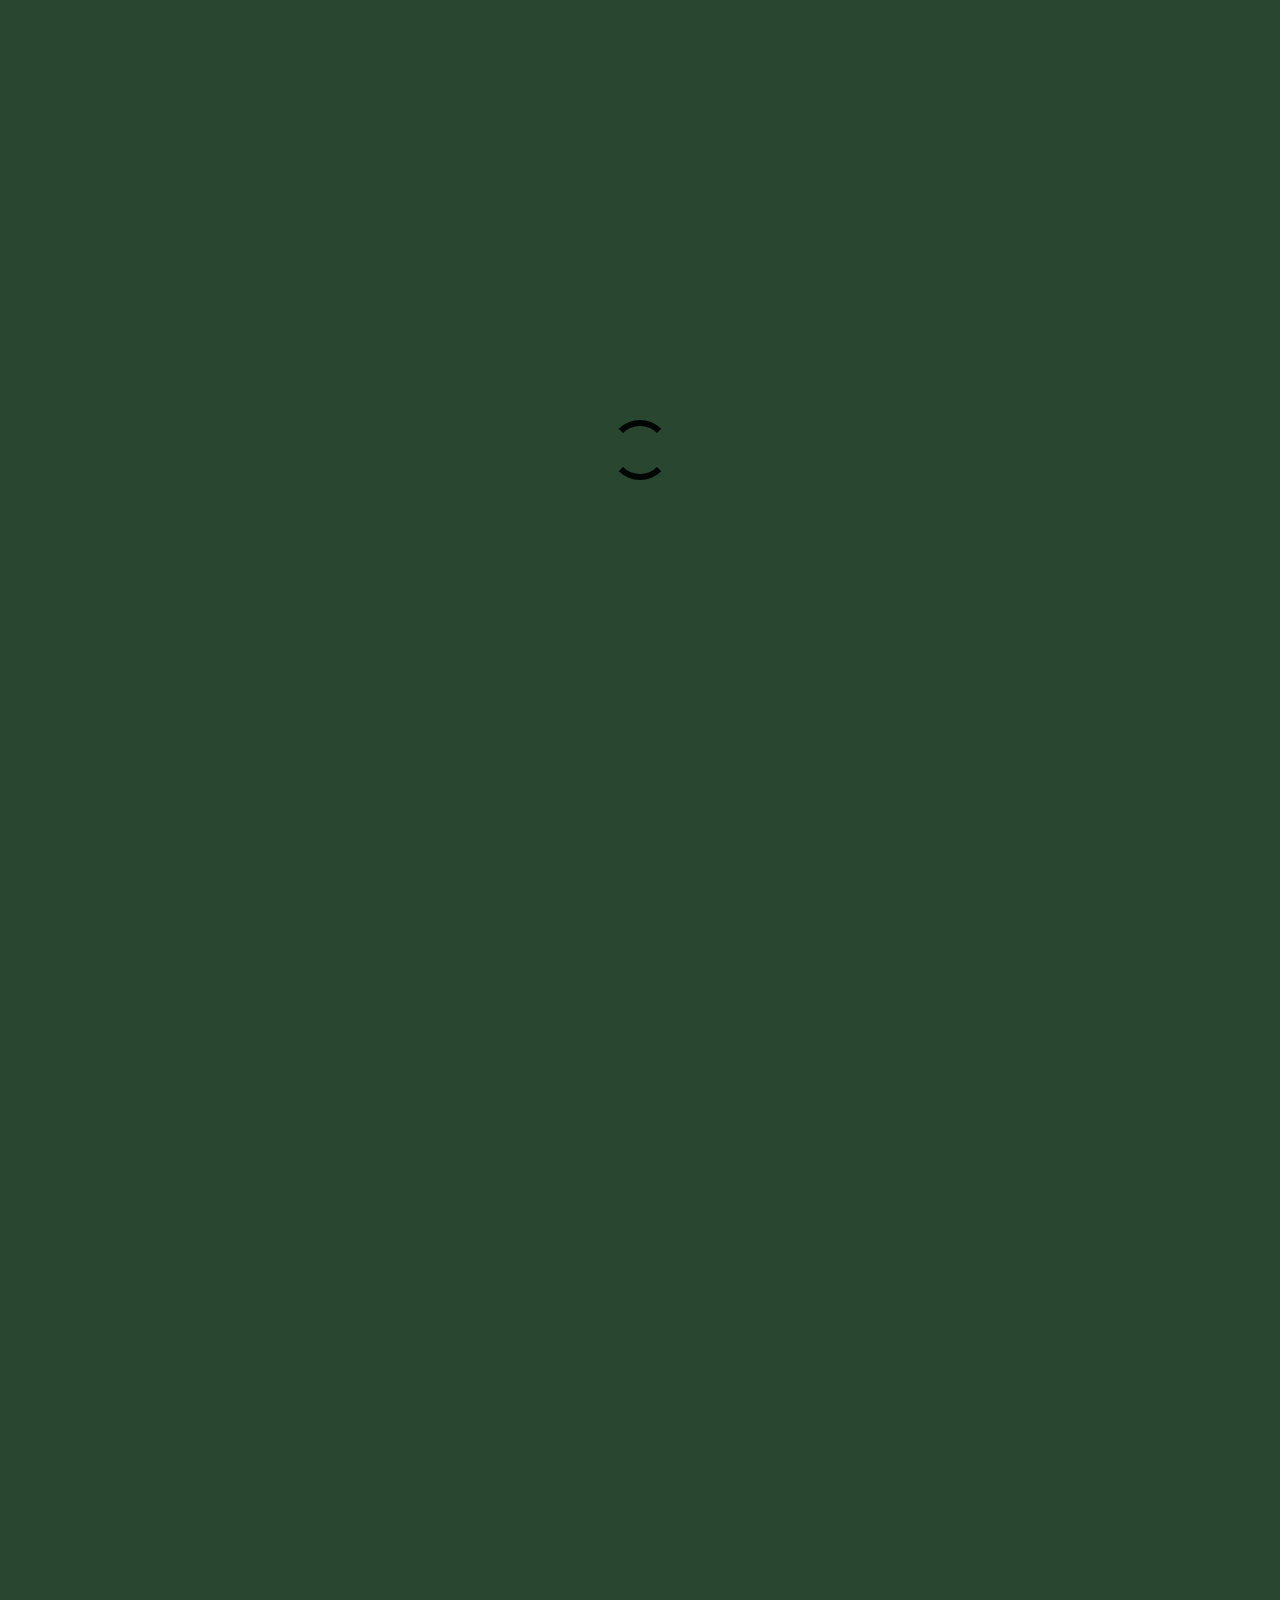
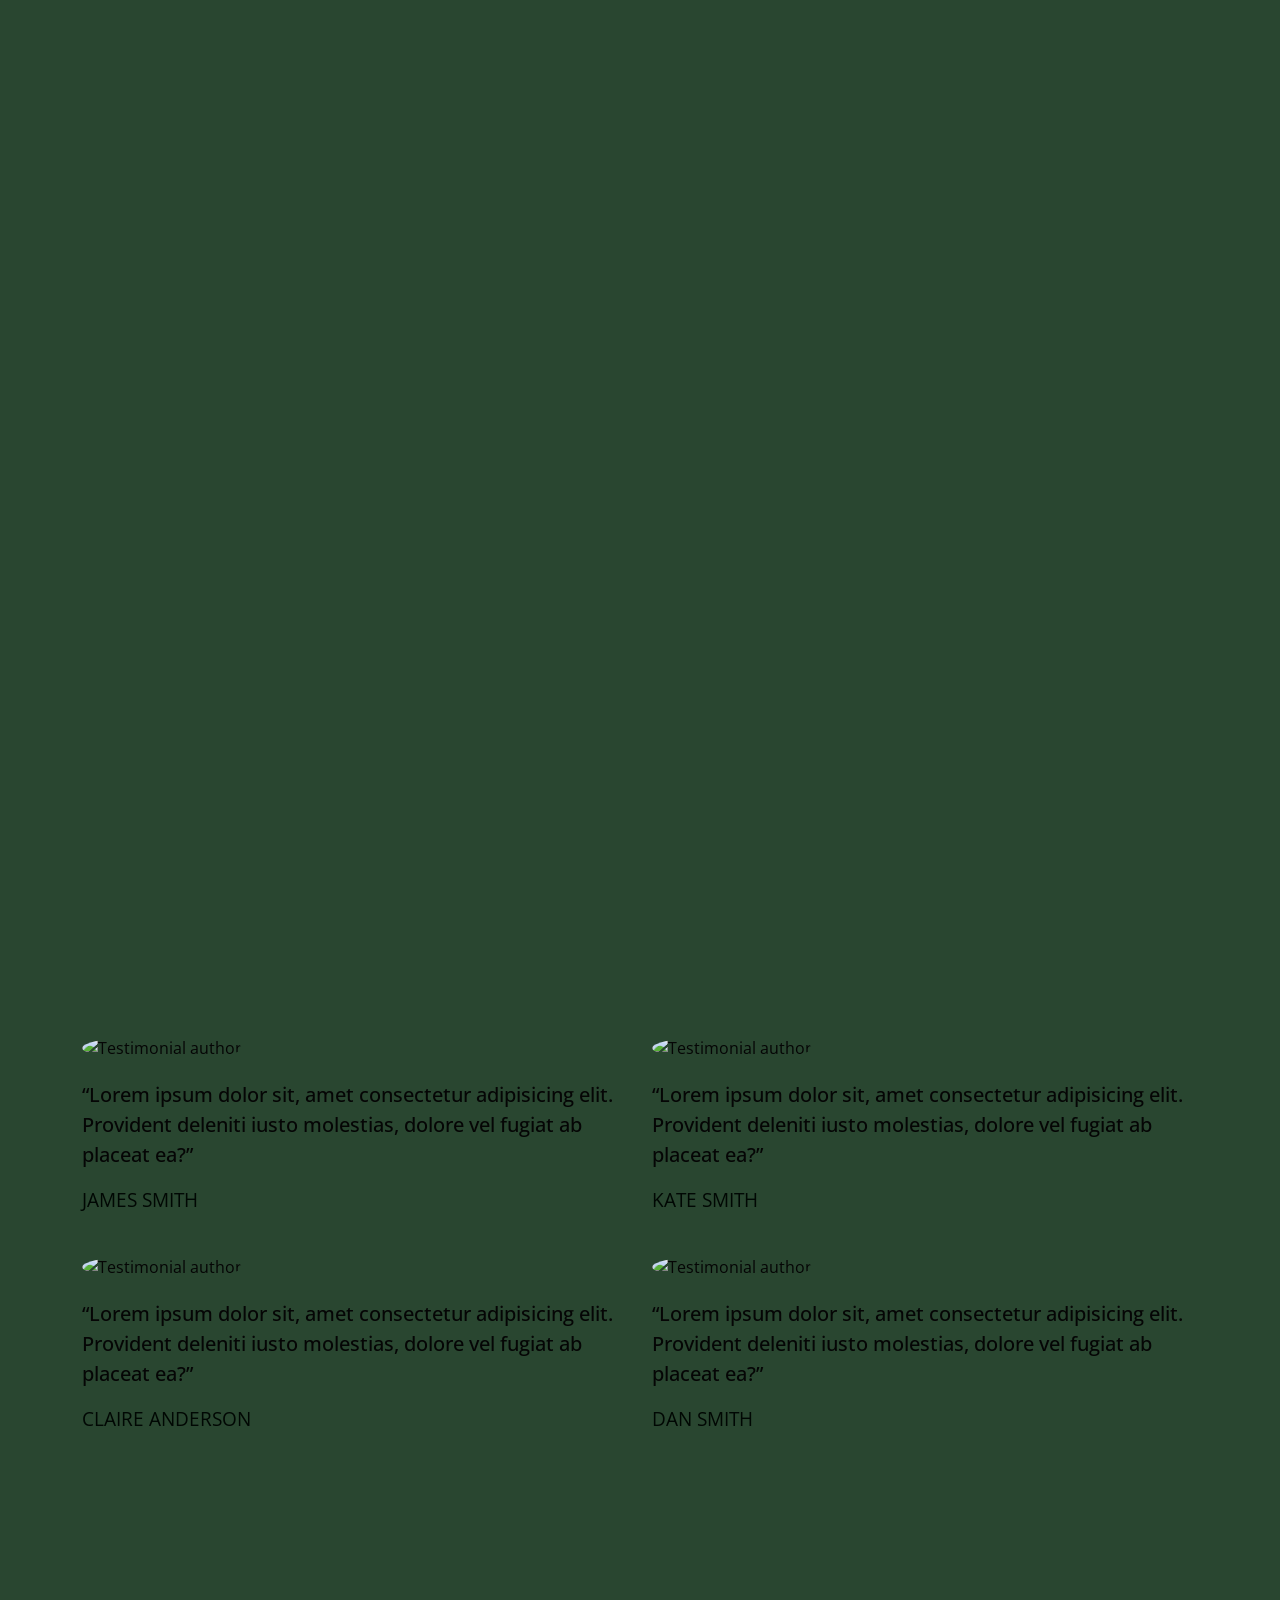
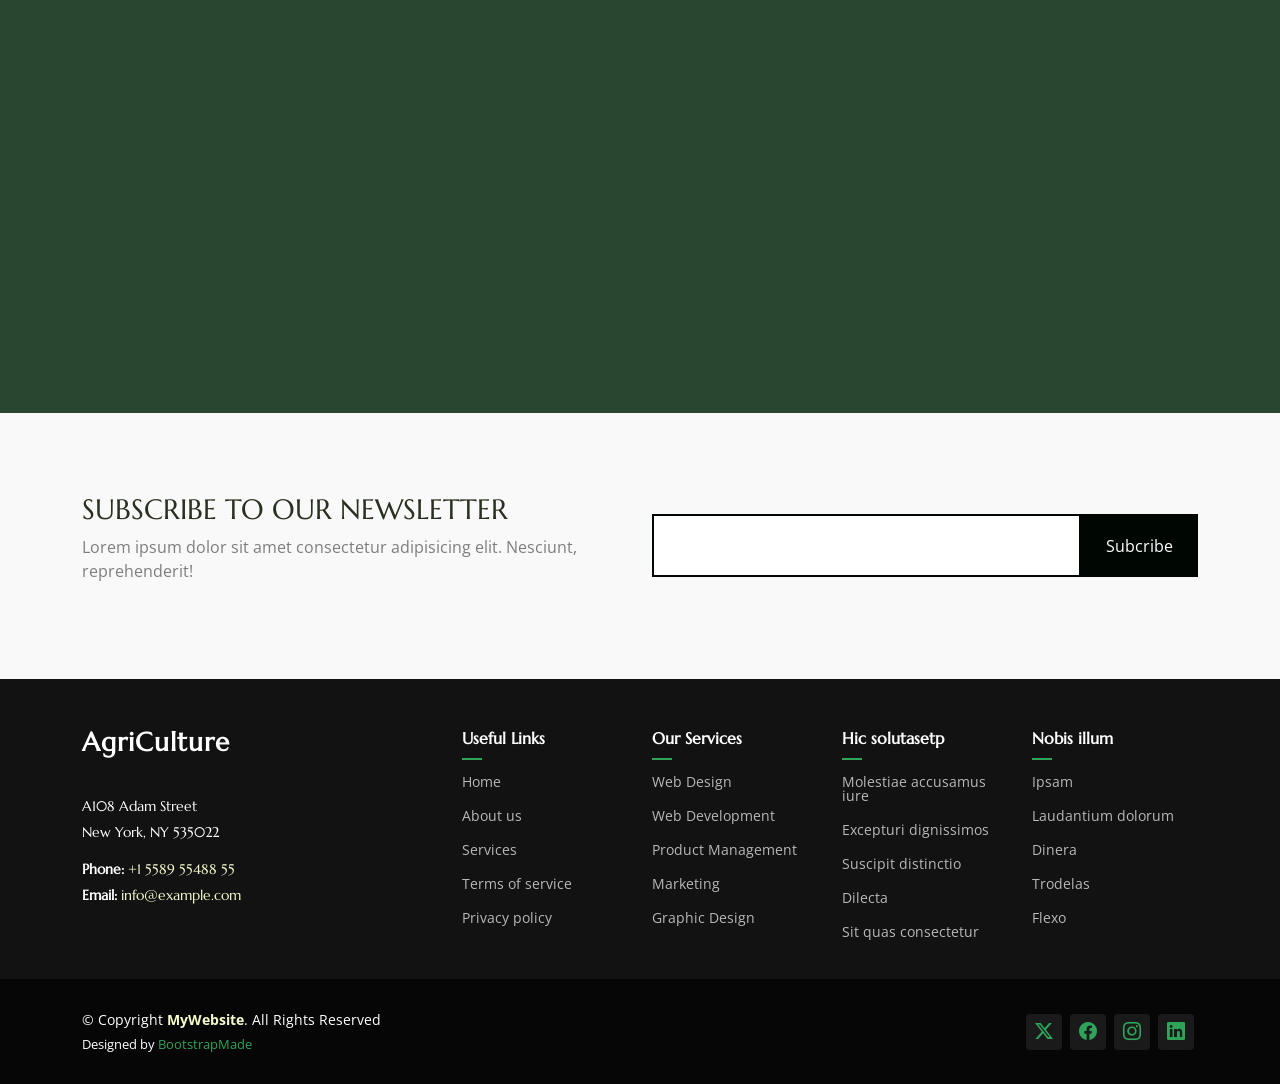
==== index.html @ 29ce61fd "Add files via upload" ====
<!DOCTYPE html>
<html lang="en">

<head>
  <meta charset="utf-8">
  <meta content="width=device-width, initial-scale=1.0" name="viewport">
  <title>Index - AgriCulture Bootstrap Template</title>
  <meta name="description" content="">
  <meta name="keywords" content="">

  <!-- Favicons -->
  <link href="assets/img/favicon.png" rel="icon">
  <link href="assets/img/apple-touch-icon.png" rel="apple-touch-icon">

  <!-- Fonts -->
  <link href="https://fonts.googleapis.com" rel="preconnect">
  <link href="https://fonts.gstatic.com" rel="preconnect" crossorigin>
  <link href="https://fonts.googleapis.com/css2?family=Open+Sans:ital,wght@0,300;0,400;0,500;0,600;0,700;0,800;1,300;1,400;1,500;1,600;1,700;1,800&family=Marcellus:wght@400&display=swap" rel="stylesheet">

  <!-- Vendor CSS Files -->
  <link href="assets/vendor/bootstrap/css/bootstrap.min.css" rel="stylesheet">
  <link href="assets/vendor/bootstrap-icons/bootstrap-icons.css" rel="stylesheet">
  <link href="assets/vendor/aos/aos.css" rel="stylesheet">
  <link href="assets/vendor/swiper/swiper-bundle.min.css" rel="stylesheet">
  <link href="assets/vendor/glightbox/css/glightbox.min.css" rel="stylesheet">

  <!-- Main CSS File -->
  <link href="assets/css/main.css" rel="stylesheet">

  <!-- =======================================================
  * Template Name: AgriCulture
  * Template URL: https://bootstrapmade.com/agriculture-bootstrap-website-template/
  * Updated: Aug 07 2024 with Bootstrap v5.3.3
  * Author: BootstrapMade.com
  * License: https://bootstrapmade.com/license/
  ======================================================== -->
</head>

<body class="index-page">

  <header id="header" class="header d-flex align-items-center position-relative">
    <div class="container-fluid container-xl position-relative d-flex align-items-center justify-content-between">

      <a href="index.html" class="logo d-flex align-items-center">
        <!-- Uncomment the line below if you also wish to use an image logo -->
        <img src="/assets/img/favicon (1).ico" alt="AgriCulture">
        <!-- <h1 class="sitename">AgriCulture</h1>  -->
      </a>

      <nav id="navmenu" class="navmenu">
        <ul>
          <li><a href="index.html" class="active">Home</a></li>
          <li><a href="about.html">Sobre Nós</a></li>
          <li><a href="services.html">Serviços</a></li>
          <li><a href="testimonials.html">doaçao</a></li>
          <li><a href="blog.html">Blog</a></li>
         
          <li><a href="contact.html">Contact</a></li>
        </ul>
        <i class="mobile-nav-toggle d-xl-none bi bi-list"></i>
      </nav>

    </div>
  </header>

  <main class="main">

    <!-- Hero Section -->
    <section id="hero" class="hero section dark-background">

      <div id="hero-carousel" class="carousel slide carousel-fade" data-bs-ride="carousel" data-bs-interval="5000">

        <div class="carousel-item active">
          <img src="/assets/img/dignivirtue imagem.webp" alt="">
          <div class="carousel-container">
            <h2>Bem Vindo a <span>DigneVirtue</span></h2>
            <p>A tecnologia e a dignidade se encontram em inovações que respeitam os valores humanos. Nossa missão é promover os ODS da ONU, melhorando a qualidade de vida e o impacto social para futuras gerações, com foco no bem-estar e na inclusão de pessoas em vulnerabilidade.
            </div>
        </div><!-- End Carousel Item -->

        <div class="carousel-item">
          <img src="/assets/img/imagem2.webp" alt="">
          <div class="carousel-container">
            <h2>Soluções <span>Tecnológicas</span> para Transformar Vidas e Promover <span>Inclusão Social</span></h2>
            <p>Nosso foco está em melhorar a qualidade de vida das pessoas, especialmente aquelas em situação de vulnerabilidade, criando soluções tecnológicas que gerem impacto social positivo tanto no presente quanto no futuro. </p>
            </div>
        </div><!-- End Carousel Item -->

        <div class="carousel-item">
          <img src="/assets/img/imagem3.jpeg" alt="">
          <div class="carousel-container">
            <h2>Impacto Social da <span>DigneVirtue </span>: Tecnologia e Dignidade ao <span>Acesso de Todos</span></h2>
            <p>A DigneVirtue auxilia as pessoas de maneira prática e acessível, promovendo dignidade e inclusão. Desenvolvemos tecnologia acessível, criando ferramentas para comunidades vulneráveis. Nossas inovações na área de saúde facilitam o acesso a informações e serviços que promovem o bem-estar. Com isso, a DigneVirtue empodera indivíduos, melhorando sua qualidade de vida e gerando um impacto social positivo e duradouro.</p>
         </div>
        </div><!-- End Carousel Item -->

        <div class="carousel-item">
          <img src="/assets/img/imagem4.webp" alt="">
          <div class="carousel-container">
            <h2>Farming as a Passione</h2>
            <p>Neque porro quisquam est, qui dolorem ipsum quia dolor sit amet, consectetur, adipisci velit, sed quia non numquam eius.</p>
          </div>
        </div><!-- End Carousel Item -->

        <div class="carousel-item">
          <img src="assets/img/hero_5.jpg" alt="">
          <div class="carousel-container">
            <h2>Good Food For All</h2>
            <p>Lorem ipsum dolor sit amet, consectetur adipiscing elit, sed do eiusmod tempor incididunt ut labore et dolore magna aliqua.</p>
          </div>
        </div><!-- End Carousel Item -->

        <a class="carousel-control-prev" href="#hero-carousel" role="button" data-bs-slide="prev">
          <span class="carousel-control-prev-icon bi bi-chevron-left" aria-hidden="true"></span>
        </a>

        <a class="carousel-control-next" href="#hero-carousel" role="button" data-bs-slide="next">
          <span class="carousel-control-next-icon bi bi-chevron-right" aria-hidden="true"></span>
        </a>

        <ol class="carousel-indicators"></ol>

      </div>

    </section><!-- /Hero Section -->

    <!-- Services Section -->
    <section id="services" class="services section">

      <!-- Section Title -->
      <div class="container section-title" data-aos="fade-up">
        <h2>Promovendo Dignidade através da Educação, Saúde e Erradicação da Fome</h2>
        
        <div class="educacao">
          <img src="/assets/img/educacao.jpeg" alt="Imagem de exemplo">
          <div class="texto">
              <h1 class="tema">Educação</h1>
              <p>A educação de qualidade é fundamental para transformar vidas e promover um futuro sustentável. Ao garantir acesso universal ao conhecimento, especialmente em comunidades vulneráveis, criam-se oportunidades para que indivíduos desenvolvam suas habilidades e ampliem suas perspectivas. Por meio de soluções tecnológicas inovadoras, é possível democratizar o ensino, levando a educação para todos e capacitando pessoas a contribuírem ativamente para o desenvolvimento social e econômico, construindo uma sociedade mais inclusiva e equitativa.</p>
          </div>
      </div><!-- End Section Title -->
     
     
        
    <!-- About 3 Section -->
    <section id="about-3" class="about-3 section">

      <div class="container">
        <div class="row gy-4 justify-content-between align-items-center">
          <div class="col-lg-6 order-lg-2 position-relative" data-aos="zoom-out">
            <ul class="list-unstyled list-check">
              <li><i class="bi bi-gear"></i> Acesso universal à educação</li>
              <br>
              <li> <i class="bi bi-gear"></i>
                Incluir sustentabilidade nos currículos</li>
              <br>
              <li><i class="bi bi-gear"></i>
                Utilizar tecnologias educacionais</li>
            </ul>

              
          </div>
          <div class="col-lg-5 order-lg-1" data-aos="fade-up" data-aos-delay="100">
            <h2 class="content-title mb-4">Como Podemos Transformar o Mundo</h2>
            <p class="mb-4">
              A educação desempenha um papel crucial na construção de um futuro sustentável, capacitando as pessoas com o conhecimento e as ferramentas necessárias para enfrentar os desafios globais. Para promover um futuro sustentável por meio da educação, algumas medidas essenciais incluem:
            </p>
         
        </div>
      </div>
      <div>
        
        
      </div>
      
    </section><!-- /About 3 Section -->
    <div class="saude">
      <img src="/assets/img/saude.webp" alt="">
    </div>
    <!-- Services 2 Section -->

      <!-- Section Title -->
      <div class="container section-title" data-aos="fade-up">
        <h2>Services</h2>
        <p>Necessitatibus eius consequatur</p>
      </div><!-- End Section Title -->

      <div class="services-carousel-wrap">
        <div class="container">
          <div class="swiper init-swiper">
            <script type="application/json" class="swiper-config">
              {
                "loop": true,
                "speed": 600,
                "autoplay": {
                  "delay": 5000
                },
                "slidesPerView": "auto",
                "pagination": {
                  "el": ".swiper-pagination",
                  "type": "bullets",
                  "clickable": true
                },
                "navigation": {
                  "nextEl": ".js-custom-next",
                  "prevEl": ".js-custom-prev"
                },
                "breakpoints": {
                  "320": {
                    "slidesPerView": 1,
                    "spaceBetween": 40
                  },
                  "1200": {
                    "slidesPerView": 3,
                    "spaceBetween": 40
                  }
                }
              }
            </script>
            <button class="navigation-prev js-custom-prev">
              <i class="bi bi-arrow-left-short"></i>
            </button>
            <button class="navigation-next js-custom-next">
              <i class="bi bi-arrow-right-short"></i>
            </button>
            <div class="swiper-wrapper">
              <div class="swiper-slide">
                <div class="service-item">
                  <div class="service-item-contents">
                    <a href="#">
                      <span class="service-item-category">We do</span>
                      <h2 class="service-item-title">Planting</h2>
                    </a>
                  </div>
                  <img src="assets/img/img_sq_1.jpg" alt="Image" class="img-fluid">
                </div>
              </div>
              <div class="swiper-slide">
                <div class="service-item">
                  <div class="service-item-contents">
                    <a href="#">
                      <span class="service-item-category">We do</span>
                      <h2 class="service-item-title">Mulching</h2>
                    </a>
                  </div>
                  <img src="assets/img/img_sq_3.jpg" alt="Image" class="img-fluid">
                </div>
              </div>
              <div class="swiper-slide">
                <div class="service-item">
                  <div class="service-item-contents">
                    <a href="#">
                      <span class="service-item-category">We do</span>
                      <h2 class="service-item-title">Watering</h2>
                    </a>
                  </div>
                  <img src="assets/img/img_sq_8.jpg" alt="Image" class="img-fluid">
                </div>
              </div>

              <div class="swiper-slide">
                <div class="service-item">
                  <div class="service-item-contents">
                    <a href="#">
                      <span class="service-item-category">We do</span>
                      <h2 class="service-item-title">Fertilizing</h2>
                    </a>
                  </div>
                  <img src="assets/img/img_sq_4.jpg" alt="Image" class="img-fluid">
                </div>
              </div>
              <div class="swiper-slide">
                <div class="service-item">
                  <div class="service-item-contents">
                    <a href="#">
                      <span class="service-item-category">We do</span>
                      <h2 class="service-item-title">Harvesting</h2>
                    </a>
                  </div>
                  <img src="assets/img/img_sq_5.jpg" alt="Image" class="img-fluid">
                </div>
              </div>
              <div class="swiper-slide">
                <div class="service-item">
                  <div class="service-item-contents">
                    <a href="#">
                      <span class="service-item-category">We do</span>
                      <h2 class="service-item-title">Mowing</h2>
                    </a>
                  </div>
                  <img src="assets/img/img_sq_6.jpg" alt="Image" class="img-fluid">
                </div>
              </div>
              <div class="swiper-slide">
                <div class="service-item">
                  <div class="service-item-contents">
                    <a href="#">
                      <span class="service-item-category">We do</span>
                      <h2 class="service-item-title">Seeding Plants</h2>
                    </a>
                  </div>
                  <img src="assets/img/img_sq_8.jpg" alt="Image" class="img-fluid">
                </div>
              </div>
            </div>
            <div class="swiper-pagination"></div>
          </div>
        </div>
      </div>
    </section><!-- /Services 2 Section -->

    <!-- Testimonials Section -->
    <section class="testimonials-12 testimonials section" id="testimonials">
      <!-- Section Title -->
      <div class="container section-title" data-aos="fade-up">
        <h2>TESTIMONIALS</h2>
        <p>Necessitatibus eius consequatur</p>
      </div><!-- End Section Title -->

      <div class="testimonial-wrap">
        <div class="container">
          <div class="row">
            <div class="col-md-6 mb-4 mb-md-4">
              <div class="testimonial">
                <img src="assets/img/testimonials/testimonials-1.jpg" alt="Testimonial author">
                <blockquote>
                  <p>
                    “Lorem ipsum dolor sit, amet consectetur adipisicing
                    elit. Provident deleniti iusto molestias, dolore vel fugiat
                    ab placeat ea?”
                  </p>
                </blockquote>
                <p class="client-name">James Smith</p>
              </div>
            </div>
            <div class="col-md-6 mb-4 mb-md-4">
              <div class="testimonial">
                <img src="assets/img/testimonials/testimonials-2.jpg" alt="Testimonial author">
                <blockquote>
                  <p>
                    “Lorem ipsum dolor sit, amet consectetur adipisicing
                    elit. Provident deleniti iusto molestias, dolore vel fugiat
                    ab placeat ea?”
                  </p>
                </blockquote>
                <p class="client-name">Kate Smith</p>
              </div>
            </div>
            <div class="col-md-6 mb-4 mb-md-4">
              <div class="testimonial">
                <img src="assets/img/testimonials/testimonials-3.jpg" alt="Testimonial author">
                <blockquote>
                  <p>
                    “Lorem ipsum dolor sit, amet consectetur adipisicing
                    elit. Provident deleniti iusto molestias, dolore vel fugiat
                    ab placeat ea?”
                  </p>
                </blockquote>
                <p class="client-name">Claire Anderson</p>
              </div>
            </div>
            <div class="col-md-6 mb-4 mb-md-4">
              <div class="testimonial">
                <img src="assets/img/testimonials/testimonials-4.jpg" alt="Testimonial author">
                <blockquote>
                  <p>
                    “Lorem ipsum dolor sit, amet consectetur adipisicing
                    elit. Provident deleniti iusto molestias, dolore vel fugiat
                    ab placeat ea?”
                  </p>
                </blockquote>
                <p class="client-name">Dan Smith</p>
              </div>
            </div>
          </div>
        </div>
      </div>
    </section><!-- /Testimonials Section -->

    <!-- Recent Posts Section -->
    <section id="recent-posts" class="recent-posts section">

      <!-- Section Title -->
      <div class="container section-title" data-aos="fade-up">
        <h2>Recent Posts</h2>
        <p>Necessitatibus eius consequatur</p>
      </div><!-- End Section Title -->

      <div class="container">

        <div class="row gy-5">

          <div class="col-xl-4 col-md-6">
            <div class="post-item position-relative h-100" data-aos="fade-up" data-aos-delay="100">

              <div class="post-img position-relative overflow-hidden">
                <img src="assets/img/blog/blog-1.jpg" class="img-fluid" alt="">
                <span class="post-date">December 12</span>
              </div>

              <div class="post-content d-flex flex-column">

                <h3 class="post-title">Eum ad dolor et. Autem aut fugiat debitis</h3>

                <div class="meta d-flex align-items-center">
                  <div class="d-flex align-items-center">
                    <i class="bi bi-person"></i> <span class="ps-2">Julia Parker</span>
                  </div>
                  <span class="px-3 text-black-50">/</span>
                  <div class="d-flex align-items-center">
                    <i class="bi bi-folder2"></i> <span class="ps-2">Politics</span>
                  </div>
                </div>

                <hr>

                <a href="blog-details.html" class="readmore stretched-link"><span>Read More</span><i class="bi bi-arrow-right"></i></a>

              </div>

            </div>
          </div><!-- End post item -->

          <div class="col-xl-4 col-md-6">
            <div class="post-item position-relative h-100" data-aos="fade-up" data-aos-delay="200">

              <div class="post-img position-relative overflow-hidden">
                <img src="assets/img/blog/blog-2.jpg" class="img-fluid" alt="">
                <span class="post-date">July 17</span>
              </div>

              <div class="post-content d-flex flex-column">

                <h3 class="post-title">Et repellendus molestiae qui est sed omnis</h3>

                <div class="meta d-flex align-items-center">
                  <div class="d-flex align-items-center">
                    <i class="bi bi-person"></i> <span class="ps-2">Mario Douglas</span>
                  </div>
                  <span class="px-3 text-black-50">/</span>
                  <div class="d-flex align-items-center">
                    <i class="bi bi-folder2"></i> <span class="ps-2">Sports</span>
                  </div>
                </div>

                <hr>

                <a href="blog-details.html" class="readmore stretched-link"><span>Read More</span><i class="bi bi-arrow-right"></i></a>

              </div>

            </div>
          </div><!-- End post item -->

          <div class="col-xl-4 col-md-6" data-aos="fade-up" data-aos-delay="300">
            <div class="post-item position-relative h-100">

              <div class="post-img position-relative overflow-hidden">
                <img src="assets/img/blog/blog-3.jpg" class="img-fluid" alt="">
                <span class="post-date">September 05</span>
              </div>

              <div class="post-content d-flex flex-column">

                <h3 class="post-title">Quia assumenda est et veritati tirana ploder</h3>

                <div class="meta d-flex align-items-center">
                  <div class="d-flex align-items-center">
                    <i class="bi bi-person"></i> <span class="ps-2">Lisa Hunter</span>
                  </div>
                  <span class="px-3 text-black-50">/</span>
                  <div class="d-flex align-items-center">
                    <i class="bi bi-folder2"></i> <span class="ps-2">Economics</span>
                  </div>
                </div>

                <hr>

                <a href="blog-details.html" class="readmore stretched-link"><span>Read More</span><i class="bi bi-arrow-right"></i></a>

              </div>

            </div>
          </div><!-- End post item -->

        </div>

      </div>

    </section><!-- /Recent Posts Section -->

    <!-- Call To Action Section -->
    <section id="call-to-action" class="call-to-action section light-background">

      <div class="content">
        <div class="container">
          <div class="row align-items-center">
            <div class="col-lg-6">
              <h3>Subscribe To Our Newsletter</h3>
              <p class="opacity-50">
                Lorem ipsum dolor sit amet consectetur adipisicing elit.
                Nesciunt, reprehenderit!
              </p>
            </div>
            <div class="col-lg-6">
              <form action="forms/newsletter.php" class="form-subscribe php-email-form">
                <div class="form-group d-flex align-items-stretch">
                  <input type="email" name="email" class="form-control h-100" placeholder="Enter your e-mail">
                  <input type="submit" class="btn btn-secondary px-4" value="Subcribe">
                </div>
                <div class="loading">Loading</div>
                <div class="error-message"></div>
                <div class="sent-message">
                  Your subscription request has been sent. Thank you!
                </div>
              </form>
            </div>
          </div>
        </div>
      </div>
    </section><!-- /Call To Action Section -->

  </main>

  <footer id="footer" class="footer dark-background">

    <div class="footer-top">
      <div class="container">
        <div class="row gy-4">
          <div class="col-lg-4 col-md-6 footer-about">
            <a href="index.html" class="logo d-flex align-items-center">
              <span class="sitename">AgriCulture</span>
            </a>
            <div class="footer-contact pt-3">
              <p>A108 Adam Street</p>
              <p>New York, NY 535022</p>
              <p class="mt-3"><strong>Phone:</strong> <span>+1 5589 55488 55</span></p>
              <p><strong>Email:</strong> <span>info@example.com</span></p>
            </div>
          </div>

          <div class="col-lg-2 col-md-3 footer-links">
            <h4>Useful Links</h4>
            <ul>
              <li><a href="#">Home</a></li>
              <li><a href="#">About us</a></li>
              <li><a href="#">Services</a></li>
              <li><a href="#">Terms of service</a></li>
              <li><a href="#">Privacy policy</a></li>
            </ul>
          </div>

          <div class="col-lg-2 col-md-3 footer-links">
            <h4>Our Services</h4>
            <ul>
              <li><a href="#">Web Design</a></li>
              <li><a href="#">Web Development</a></li>
              <li><a href="#">Product Management</a></li>
              <li><a href="#">Marketing</a></li>
              <li><a href="#">Graphic Design</a></li>
            </ul>
          </div>

          <div class="col-lg-2 col-md-3 footer-links">
            <h4>Hic solutasetp</h4>
            <ul>
              <li><a href="#">Molestiae accusamus iure</a></li>
              <li><a href="#">Excepturi dignissimos</a></li>
              <li><a href="#">Suscipit distinctio</a></li>
              <li><a href="#">Dilecta</a></li>
              <li><a href="#">Sit quas consectetur</a></li>
            </ul>
          </div>

          <div class="col-lg-2 col-md-3 footer-links">
            <h4>Nobis illum</h4>
            <ul>
              <li><a href="#">Ipsam</a></li>
              <li><a href="#">Laudantium dolorum</a></li>
              <li><a href="#">Dinera</a></li>
              <li><a href="#">Trodelas</a></li>
              <li><a href="#">Flexo</a></li>
            </ul>
          </div>

        </div>
      </div>
    </div>

    <div class="copyright text-center">
      <div class="container d-flex flex-column flex-lg-row justify-content-center justify-content-lg-between align-items-center">

        <div class="d-flex flex-column align-items-center align-items-lg-start">
          <div>
            © Copyright <strong><span>MyWebsite</span></strong>. All Rights Reserved
          </div>
          <div class="credits">
            <!-- All the links in the footer should remain intact. -->
            <!-- You can delete the links only if you purchased the pro version. -->
            <!-- Licensing information: https://bootstrapmade.com/license/ -->
            <!-- Purchase the pro version with working PHP/AJAX contact form: https://bootstrapmade.com/herobiz-bootstrap-business-template/ -->
            Designed by <a href="https://bootstrapmade.com/">BootstrapMade</a>
          </div>
        </div>

        <div class="social-links order-first order-lg-last mb-3 mb-lg-0">
          <a href=""><i class="bi bi-twitter-x"></i></a>
          <a href=""><i class="bi bi-facebook"></i></a>
          <a href=""><i class="bi bi-instagram"></i></a>
          <a href=""><i class="bi bi-linkedin"></i></a>
        </div>

      </div>
    </div>

  </footer>

  <!-- Scroll Top -->
  <a href="#" id="scroll-top" class="scroll-top d-flex align-items-center justify-content-center"><i class="bi bi-arrow-up-short"></i></a>

  <!-- Preloader -->
  <div id="preloader"></div>

  <!-- Vendor JS Files -->
  <script src="assets/vendor/bootstrap/js/bootstrap.bundle.min.js"></script>
  <script src="assets/vendor/php-email-form/validate.js"></script>
  <script src="assets/vendor/aos/aos.js"></script>
  <script src="assets/vendor/swiper/swiper-bundle.min.js"></script>
  <script src="assets/vendor/glightbox/js/glightbox.min.js"></script>

  <!-- Main JS File -->
  <script src="assets/js/main.js"></script>

</body>

</html>
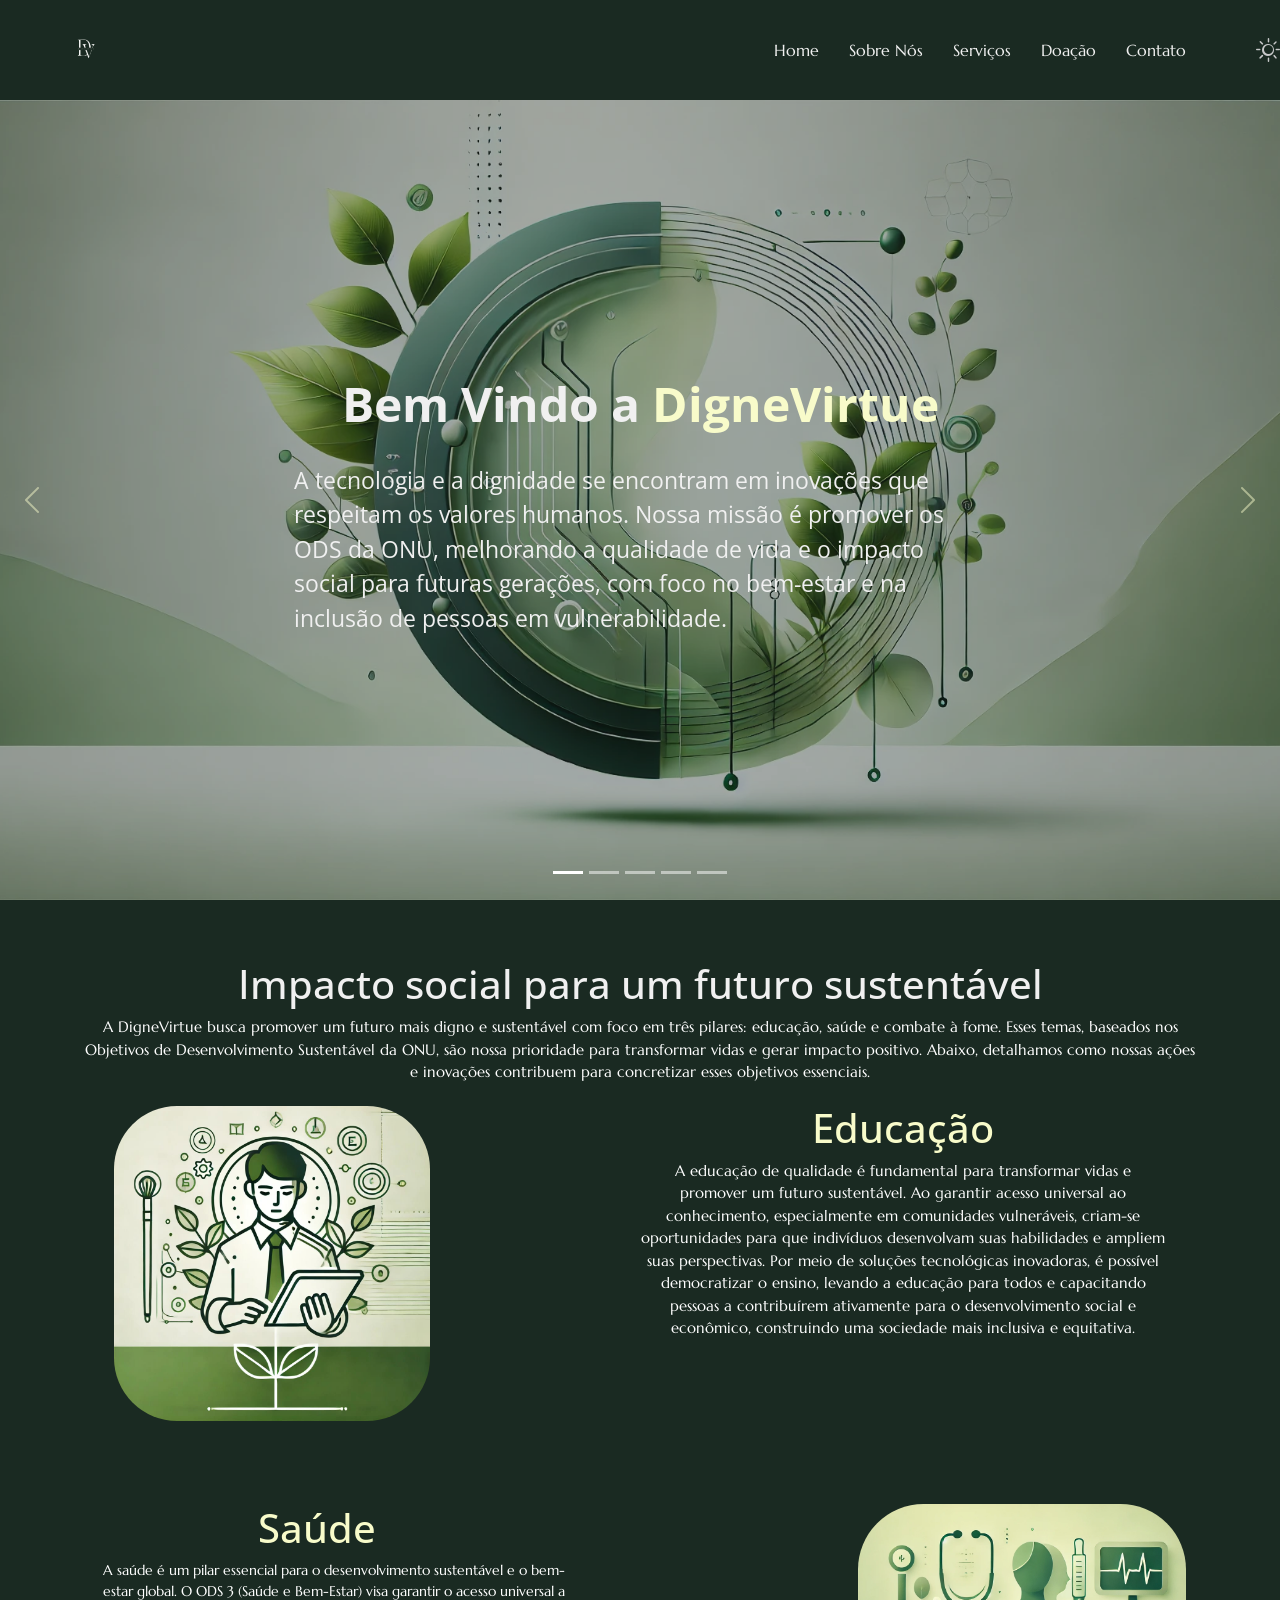
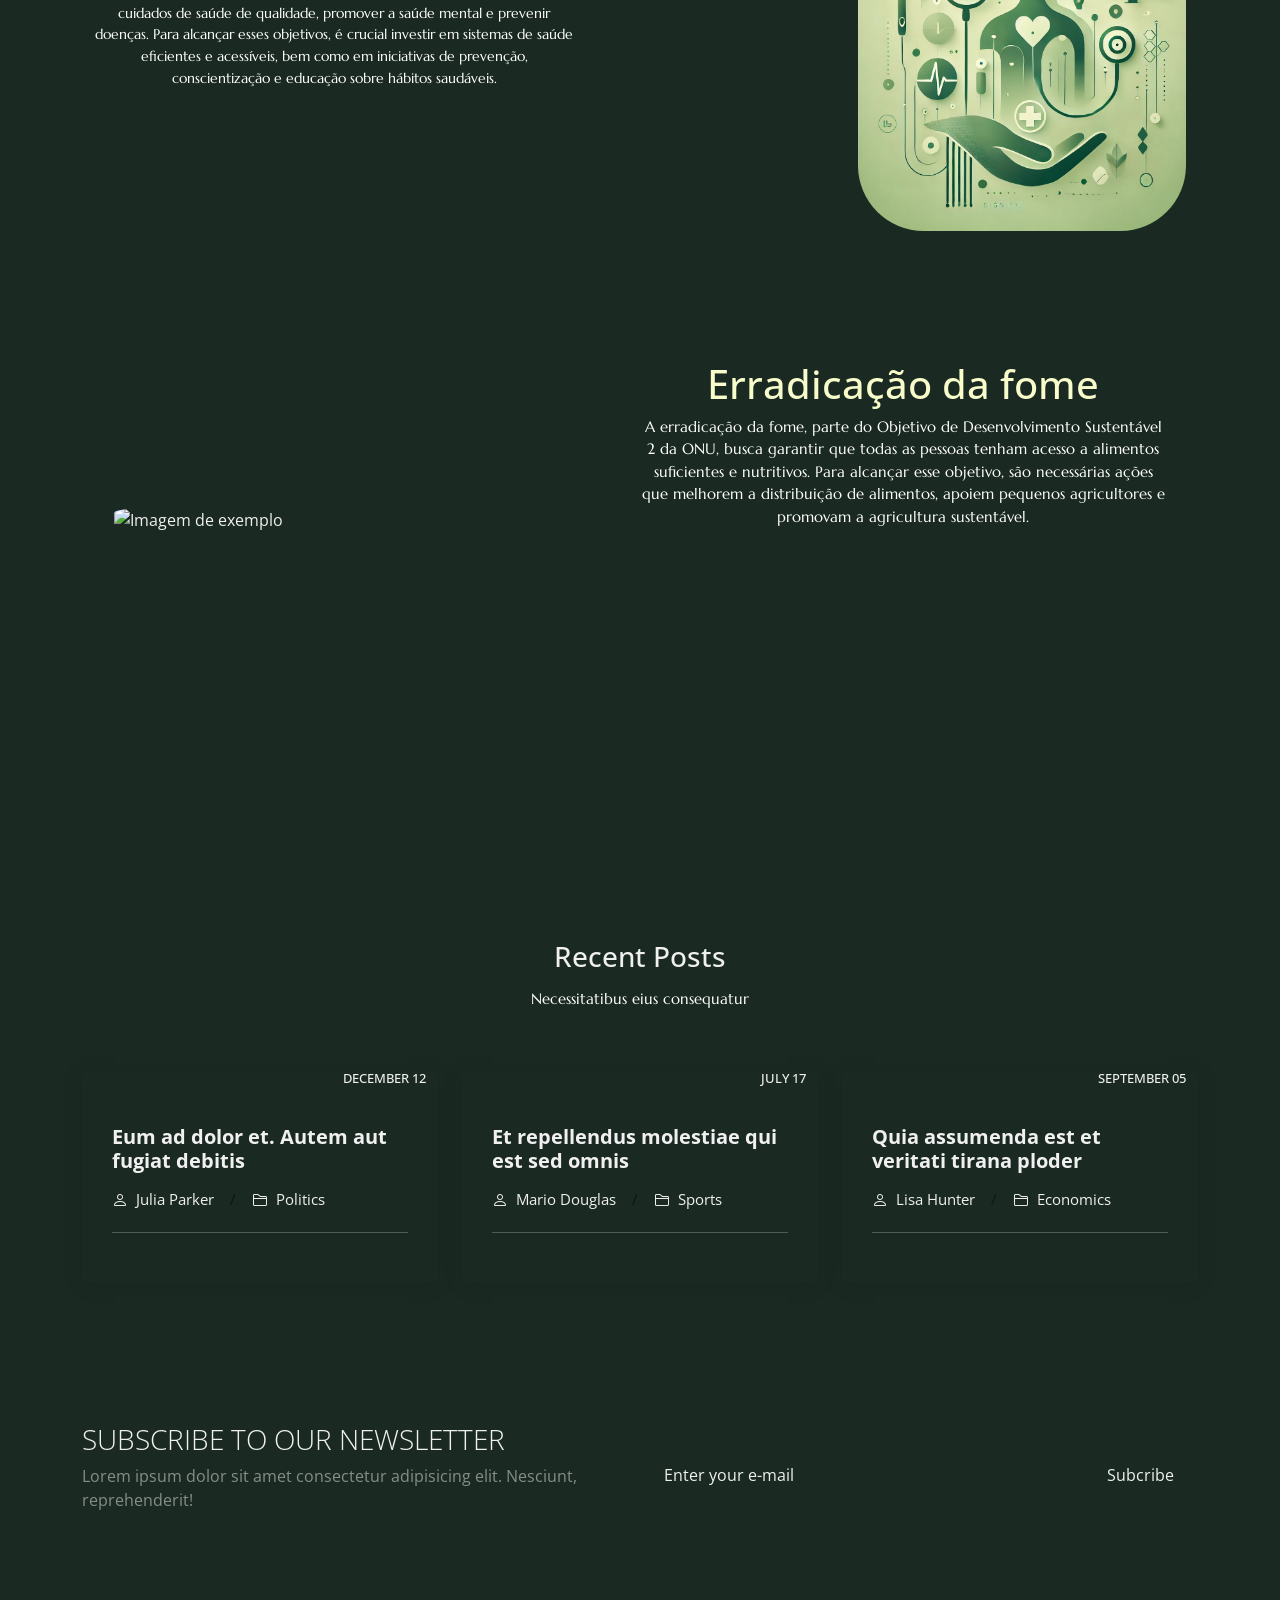
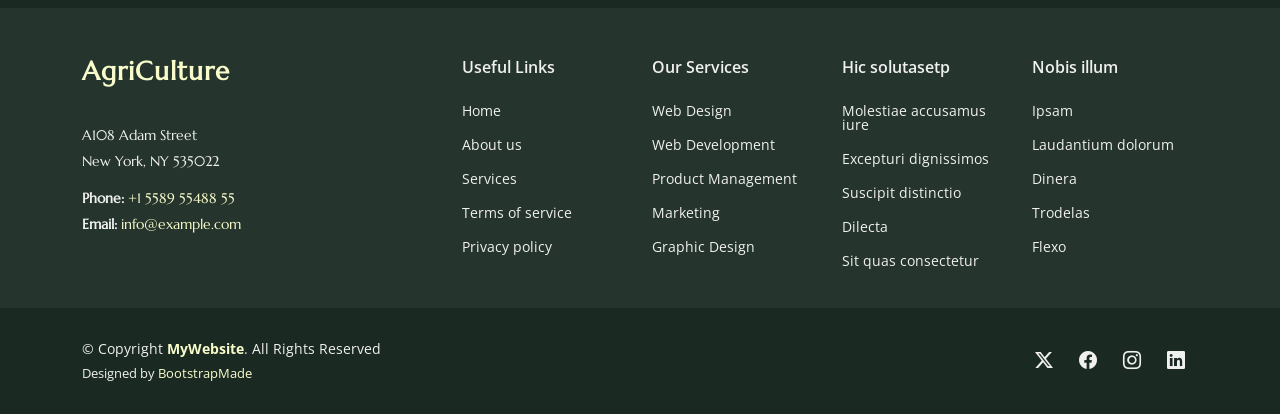
==== commit 95f1c83e: "update html" ====
--- a/index.html
+++ b/index.html
@@ -1,10 +1,10 @@
 <!DOCTYPE html>
-<html lang="en">
+<html lang="pt-br" data-theme="dark">
 
 <head>
   <meta charset="utf-8">
   <meta content="width=device-width, initial-scale=1.0" name="viewport">
-  <title>Index - AgriCulture Bootstrap Template</title>
+  <title>DigneVirtue</title>
   <meta name="description" content="">
   <meta name="keywords" content="">
 
@@ -15,7 +15,9 @@
   <!-- Fonts -->
   <link href="https://fonts.googleapis.com" rel="preconnect">
   <link href="https://fonts.gstatic.com" rel="preconnect" crossorigin>
-  <link href="https://fonts.googleapis.com/css2?family=Open+Sans:ital,wght@0,300;0,400;0,500;0,600;0,700;0,800;1,300;1,400;1,500;1,600;1,700;1,800&family=Marcellus:wght@400&display=swap" rel="stylesheet">
+  <link
+    href="https://fonts.googleapis.com/css2?family=Open+Sans:ital,wght@0,300;0,400;0,500;0,600;0,700;0,800;1,300;1,400;1,500;1,600;1,700;1,800&family=Marcellus:wght@400&display=swap"
+    rel="stylesheet">
 
   <!-- Vendor CSS Files -->
   <link href="assets/vendor/bootstrap/css/bootstrap.min.css" rel="stylesheet">
@@ -27,13 +29,6 @@
   <!-- Main CSS File -->
   <link href="assets/css/main.css" rel="stylesheet">
 
-  <!-- =======================================================
-  * Template Name: AgriCulture
-  * Template URL: https://bootstrapmade.com/agriculture-bootstrap-website-template/
-  * Updated: Aug 07 2024 with Bootstrap v5.3.3
-  * Author: BootstrapMade.com
-  * License: https://bootstrapmade.com/license/
-  ======================================================== -->
 </head>
 
 <body class="index-page">
@@ -43,8 +38,8 @@
 
       <a href="index.html" class="logo d-flex align-items-center">
         <!-- Uncomment the line below if you also wish to use an image logo -->
-        <img src="/assets/img/favicon (1).ico" alt="AgriCulture">
-        <!-- <h1 class="sitename">AgriCulture</h1>  -->
+        <img src="/assets/img/logo.png" alt="">
+       
       </a>
 
       <nav id="navmenu" class="navmenu">
@@ -52,15 +47,18 @@
           <li><a href="index.html" class="active">Home</a></li>
           <li><a href="about.html">Sobre Nós</a></li>
           <li><a href="services.html">Serviços</a></li>
-          <li><a href="testimonials.html">doaçao</a></li>
-          <li><a href="blog.html">Blog</a></li>
-         
-          <li><a href="contact.html">Contact</a></li>
+          <li><a href="testimonials.html">Doação</a></li>
+          <li><a href="contact.html">Contato</a></li>
         </ul>
         <i class="mobile-nav-toggle d-xl-none bi bi-list"></i>
       </nav>
 
     </div>
+
+    <div class="header-toggle">
+      <i id="toggleTheme" class="bi bi-sun"> </i>
+  </div>
+  
   </header>
 
   <main class="main">
@@ -74,31 +72,40 @@
           <img src="/assets/img/dignivirtue imagem.webp" alt="">
           <div class="carousel-container">
             <h2>Bem Vindo a <span>DigneVirtue</span></h2>
-            <p>A tecnologia e a dignidade se encontram em inovações que respeitam os valores humanos. Nossa missão é promover os ODS da ONU, melhorando a qualidade de vida e o impacto social para futuras gerações, com foco no bem-estar e na inclusão de pessoas em vulnerabilidade.
-            </div>
+            <p>A tecnologia e a dignidade se encontram em inovações que respeitam os valores humanos. Nossa missão é
+              promover os ODS da ONU, melhorando a qualidade de vida e o impacto social para futuras gerações, com foco
+              no bem-estar e na inclusão de pessoas em vulnerabilidade.
+          </div>
         </div><!-- End Carousel Item -->
 
         <div class="carousel-item">
-          <img src="/assets/img/imagem2.webp" alt="">
+          <img src="/assets/img/imagem2.jfif" alt="">
           <div class="carousel-container">
             <h2>Soluções <span>Tecnológicas</span> para Transformar Vidas e Promover <span>Inclusão Social</span></h2>
-            <p>Nosso foco está em melhorar a qualidade de vida das pessoas, especialmente aquelas em situação de vulnerabilidade, criando soluções tecnológicas que gerem impacto social positivo tanto no presente quanto no futuro. </p>
-            </div>
+            <p>Nosso foco está em melhorar a qualidade de vida das pessoas, especialmente aquelas em situação de
+              vulnerabilidade, criando soluções tecnológicas que gerem impacto social positivo tanto no presente quanto
+              no futuro. </p>
+          </div>
         </div><!-- End Carousel Item -->
 
         <div class="carousel-item">
           <img src="/assets/img/imagem3.jpeg" alt="">
           <div class="carousel-container">
-            <h2>Impacto Social da <span>DigneVirtue </span>: Tecnologia e Dignidade ao <span>Acesso de Todos</span></h2>
-            <p>A DigneVirtue auxilia as pessoas de maneira prática e acessível, promovendo dignidade e inclusão. Desenvolvemos tecnologia acessível, criando ferramentas para comunidades vulneráveis. Nossas inovações na área de saúde facilitam o acesso a informações e serviços que promovem o bem-estar. Com isso, a DigneVirtue empodera indivíduos, melhorando sua qualidade de vida e gerando um impacto social positivo e duradouro.</p>
-         </div>
+            <h2>Impacto Social da <span>DigneVirtue </span> Tecnologia e Dignidade ao <span>Acesso de Todos</span></h2>
+            <p>A DigneVirtue auxilia as pessoas de maneira prática e acessível, promovendo dignidade e inclusão.
+              Desenvolvemos tecnologia acessível, criando ferramentas para comunidades vulneráveis. Nossas inovações na
+              área de saúde facilitam o acesso a informações e serviços que promovem o bem-estar. Com isso, a
+              DigneVirtue empodera indivíduos, melhorando sua qualidade de vida e gerando um impacto social positivo e
+              duradouro.</p>
+          </div>
         </div><!-- End Carousel Item -->
 
         <div class="carousel-item">
           <img src="/assets/img/imagem4.webp" alt="">
           <div class="carousel-container">
             <h2>Farming as a Passione</h2>
-            <p>Neque porro quisquam est, qui dolorem ipsum quia dolor sit amet, consectetur, adipisci velit, sed quia non numquam eius.</p>
+            <p>Neque porro quisquam est, qui dolorem ipsum quia dolor sit amet, consectetur, adipisci velit, sed quia
+              non numquam eius.</p>
           </div>
         </div><!-- End Carousel Item -->
 
@@ -106,7 +113,8 @@
           <img src="assets/img/hero_5.jpg" alt="">
           <div class="carousel-container">
             <h2>Good Food For All</h2>
-            <p>Lorem ipsum dolor sit amet, consectetur adipiscing elit, sed do eiusmod tempor incididunt ut labore et dolore magna aliqua.</p>
+            <p>Lorem ipsum dolor sit amet, consectetur adipiscing elit, sed do eiusmod tempor incididunt ut labore et
+              dolore magna aliqua.</p>
           </div>
         </div><!-- End Carousel Item -->
 
@@ -124,258 +132,69 @@
 
     </section><!-- /Hero Section -->
 
+
+
+
+
     <!-- Services Section -->
     <section id="services" class="services section">
-
       <!-- Section Title -->
+       
       <div class="container section-title" data-aos="fade-up">
-        <h2>Promovendo Dignidade através da Educação, Saúde e Erradicação da Fome</h2>
-        
-        <div class="educacao">
-          <img src="/assets/img/educacao.jpeg" alt="Imagem de exemplo">
-          <div class="texto">
-              <h1 class="tema">Educação</h1>
-              <p>A educação de qualidade é fundamental para transformar vidas e promover um futuro sustentável. Ao garantir acesso universal ao conhecimento, especialmente em comunidades vulneráveis, criam-se oportunidades para que indivíduos desenvolvam suas habilidades e ampliem suas perspectivas. Por meio de soluções tecnológicas inovadoras, é possível democratizar o ensino, levando a educação para todos e capacitando pessoas a contribuírem ativamente para o desenvolvimento social e econômico, construindo uma sociedade mais inclusiva e equitativa.</p>
-          </div>
-      </div><!-- End Section Title -->
+       
+        <h1>Impacto social para um futuro sustentável</h1>
+        <p>A DigneVirtue busca promover um futuro mais digno e sustentável com foco em três pilares: educação, saúde e combate à fome. Esses temas, baseados nos Objetivos de Desenvolvimento Sustentável da ONU, são nossa prioridade para transformar vidas e gerar impacto positivo. Abaixo, detalhamos como nossas ações e inovações contribuem para concretizar esses objetivos essenciais.</p>
      
-     
-        
-    <!-- About 3 Section -->
-    <section id="about-3" class="about-3 section">
-
-      <div class="container">
-        <div class="row gy-4 justify-content-between align-items-center">
-          <div class="col-lg-6 order-lg-2 position-relative" data-aos="zoom-out">
-            <ul class="list-unstyled list-check">
-              <li><i class="bi bi-gear"></i> Acesso universal à educação</li>
-              <br>
-              <li> <i class="bi bi-gear"></i>
-                Incluir sustentabilidade nos currículos</li>
-              <br>
-              <li><i class="bi bi-gear"></i>
-                Utilizar tecnologias educacionais</li>
-            </ul>
-
-              
-          </div>
-          <div class="col-lg-5 order-lg-1" data-aos="fade-up" data-aos-delay="100">
-            <h2 class="content-title mb-4">Como Podemos Transformar o Mundo</h2>
-            <p class="mb-4">
-              A educação desempenha um papel crucial na construção de um futuro sustentável, capacitando as pessoas com o conhecimento e as ferramentas necessárias para enfrentar os desafios globais. Para promover um futuro sustentável por meio da educação, algumas medidas essenciais incluem:
+        <div class="container section-title" data-aos="fade-up">
+          <div class="educacao">
+            <img src="/assets/img/educacao.jpeg" alt="Imagem de exemplo">
+            <div class="texto">
+              <h1 class="tema">  Educação</h1>
+              <p>A educação de qualidade é fundamental para transformar vidas e promover um futuro sustentável. Ao
+                garantir acesso universal ao conhecimento, especialmente em comunidades vulneráveis, criam-se
+                oportunidades para que indivíduos desenvolvam suas habilidades e ampliem suas perspectivas. Por meio de
+                soluções tecnológicas inovadoras, é possível democratizar o ensino, levando a educação para todos e
+                capacitando pessoas a contribuírem ativamente para o desenvolvimento social e econômico, construindo uma
+                sociedade mais inclusiva e equitativa.</p>
+            </div>
+          </div><!-- End Section Title -->
+        </div>
+
+
+
+        <div class="container section-title" data-aos="fade-up">
+          <div class="saude">
+            <img src="/assets/img/saude.webp" alt="">
+            <h1>  Saúde</h1>
+            <p>A saúde é um pilar essencial para o desenvolvimento sustentável e o bem-estar global. O ODS 3 (Saúde
+              e
+              Bem-Estar) visa garantir o acesso universal a cuidados de saúde de qualidade, promover a saúde mental
+              e
+              prevenir doenças. Para alcançar esses objetivos, é crucial investir em sistemas de saúde eficientes e
+              acessíveis, bem como em iniciativas de prevenção, conscientização e educação sobre hábitos saudáveis.
             </p>
-         
-        </div>
-      </div>
-      <div>
-        
-        
-      </div>
-      
-    </section><!-- /About 3 Section -->
-    <div class="saude">
-      <img src="/assets/img/saude.webp" alt="">
-    </div>
-    <!-- Services 2 Section -->
-
-      <!-- Section Title -->
-      <div class="container section-title" data-aos="fade-up">
-        <h2>Services</h2>
-        <p>Necessitatibus eius consequatur</p>
-      </div><!-- End Section Title -->
-
-      <div class="services-carousel-wrap">
-        <div class="container">
-          <div class="swiper init-swiper">
-            <script type="application/json" class="swiper-config">
-              {
-                "loop": true,
-                "speed": 600,
-                "autoplay": {
-                  "delay": 5000
-                },
-                "slidesPerView": "auto",
-                "pagination": {
-                  "el": ".swiper-pagination",
-                  "type": "bullets",
-                  "clickable": true
-                },
-                "navigation": {
-                  "nextEl": ".js-custom-next",
-                  "prevEl": ".js-custom-prev"
-                },
-                "breakpoints": {
-                  "320": {
-                    "slidesPerView": 1,
-                    "spaceBetween": 40
-                  },
-                  "1200": {
-                    "slidesPerView": 3,
-                    "spaceBetween": 40
-                  }
-                }
-              }
-            </script>
-            <button class="navigation-prev js-custom-prev">
-              <i class="bi bi-arrow-left-short"></i>
-            </button>
-            <button class="navigation-next js-custom-next">
-              <i class="bi bi-arrow-right-short"></i>
-            </button>
-            <div class="swiper-wrapper">
-              <div class="swiper-slide">
-                <div class="service-item">
-                  <div class="service-item-contents">
-                    <a href="#">
-                      <span class="service-item-category">We do</span>
-                      <h2 class="service-item-title">Planting</h2>
-                    </a>
-                  </div>
-                  <img src="assets/img/img_sq_1.jpg" alt="Image" class="img-fluid">
-                </div>
-              </div>
-              <div class="swiper-slide">
-                <div class="service-item">
-                  <div class="service-item-contents">
-                    <a href="#">
-                      <span class="service-item-category">We do</span>
-                      <h2 class="service-item-title">Mulching</h2>
-                    </a>
-                  </div>
-                  <img src="assets/img/img_sq_3.jpg" alt="Image" class="img-fluid">
-                </div>
-              </div>
-              <div class="swiper-slide">
-                <div class="service-item">
-                  <div class="service-item-contents">
-                    <a href="#">
-                      <span class="service-item-category">We do</span>
-                      <h2 class="service-item-title">Watering</h2>
-                    </a>
-                  </div>
-                  <img src="assets/img/img_sq_8.jpg" alt="Image" class="img-fluid">
-                </div>
-              </div>
-
-              <div class="swiper-slide">
-                <div class="service-item">
-                  <div class="service-item-contents">
-                    <a href="#">
-                      <span class="service-item-category">We do</span>
-                      <h2 class="service-item-title">Fertilizing</h2>
-                    </a>
-                  </div>
-                  <img src="assets/img/img_sq_4.jpg" alt="Image" class="img-fluid">
-                </div>
-              </div>
-              <div class="swiper-slide">
-                <div class="service-item">
-                  <div class="service-item-contents">
-                    <a href="#">
-                      <span class="service-item-category">We do</span>
-                      <h2 class="service-item-title">Harvesting</h2>
-                    </a>
-                  </div>
-                  <img src="assets/img/img_sq_5.jpg" alt="Image" class="img-fluid">
-                </div>
-              </div>
-              <div class="swiper-slide">
-                <div class="service-item">
-                  <div class="service-item-contents">
-                    <a href="#">
-                      <span class="service-item-category">We do</span>
-                      <h2 class="service-item-title">Mowing</h2>
-                    </a>
-                  </div>
-                  <img src="assets/img/img_sq_6.jpg" alt="Image" class="img-fluid">
-                </div>
-              </div>
-              <div class="swiper-slide">
-                <div class="service-item">
-                  <div class="service-item-contents">
-                    <a href="#">
-                      <span class="service-item-category">We do</span>
-                      <h2 class="service-item-title">Seeding Plants</h2>
-                    </a>
-                  </div>
-                  <img src="assets/img/img_sq_8.jpg" alt="Image" class="img-fluid">
-                </div>
-              </div>
-            </div>
-            <div class="swiper-pagination"></div>
-          </div>
-        </div>
-      </div>
-    </section><!-- /Services 2 Section -->
-
-    <!-- Testimonials Section -->
-    <section class="testimonials-12 testimonials section" id="testimonials">
-      <!-- Section Title -->
-      <div class="container section-title" data-aos="fade-up">
-        <h2>TESTIMONIALS</h2>
-        <p>Necessitatibus eius consequatur</p>
-      </div><!-- End Section Title -->
-
-      <div class="testimonial-wrap">
-        <div class="container">
-          <div class="row">
-            <div class="col-md-6 mb-4 mb-md-4">
-              <div class="testimonial">
-                <img src="assets/img/testimonials/testimonials-1.jpg" alt="Testimonial author">
-                <blockquote>
-                  <p>
-                    “Lorem ipsum dolor sit, amet consectetur adipisicing
-                    elit. Provident deleniti iusto molestias, dolore vel fugiat
-                    ab placeat ea?”
-                  </p>
-                </blockquote>
-                <p class="client-name">James Smith</p>
-              </div>
-            </div>
-            <div class="col-md-6 mb-4 mb-md-4">
-              <div class="testimonial">
-                <img src="assets/img/testimonials/testimonials-2.jpg" alt="Testimonial author">
-                <blockquote>
-                  <p>
-                    “Lorem ipsum dolor sit, amet consectetur adipisicing
-                    elit. Provident deleniti iusto molestias, dolore vel fugiat
-                    ab placeat ea?”
-                  </p>
-                </blockquote>
-                <p class="client-name">Kate Smith</p>
-              </div>
-            </div>
-            <div class="col-md-6 mb-4 mb-md-4">
-              <div class="testimonial">
-                <img src="assets/img/testimonials/testimonials-3.jpg" alt="Testimonial author">
-                <blockquote>
-                  <p>
-                    “Lorem ipsum dolor sit, amet consectetur adipisicing
-                    elit. Provident deleniti iusto molestias, dolore vel fugiat
-                    ab placeat ea?”
-                  </p>
-                </blockquote>
-                <p class="client-name">Claire Anderson</p>
-              </div>
-            </div>
-            <div class="col-md-6 mb-4 mb-md-4">
-              <div class="testimonial">
-                <img src="assets/img/testimonials/testimonials-4.jpg" alt="Testimonial author">
-                <blockquote>
-                  <p>
-                    “Lorem ipsum dolor sit, amet consectetur adipisicing
-                    elit. Provident deleniti iusto molestias, dolore vel fugiat
-                    ab placeat ea?”
-                  </p>
-                </blockquote>
-                <p class="client-name">Dan Smith</p>
-              </div>
-            </div>
-          </div>
-        </div>
-      </div>
-    </section><!-- /Testimonials Section -->
-
+          </div>
+        </div>
+
+
+
+
+        <!-- 3 topico -->
+        <div class="container section-title" data-aos="fade-up">
+          <div class="fome">
+            <img src="/assets/img/fome1.webp" alt="Imagem de exemplo">
+            <div class="texto">
+              <h1 class="tema">Erradicação da fome</h1>
+              <p>A erradicação da fome, parte do Objetivo de Desenvolvimento Sustentável 2 da ONU, busca garantir que todas as pessoas tenham acesso a alimentos suficientes e nutritivos. Para alcançar esse objetivo, são necessárias ações que melhorem a distribuição de alimentos, apoiem pequenos agricultores e promovam a agricultura sustentável.</p>
+            </div>
+          </div><!-- End Section Title -->
+        </div>
+
+    </section>
+
+
+
+    
     <!-- Recent Posts Section -->
     <section id="recent-posts" class="recent-posts section">
 
@@ -413,7 +232,7 @@
 
                 <hr>
 
-                <a href="blog-details.html" class="readmore stretched-link"><span>Read More</span><i class="bi bi-arrow-right"></i></a>
+                
 
               </div>
 
@@ -444,7 +263,7 @@
 
                 <hr>
 
-                <a href="blog-details.html" class="readmore stretched-link"><span>Read More</span><i class="bi bi-arrow-right"></i></a>
+                
 
               </div>
 
@@ -475,7 +294,7 @@
 
                 <hr>
 
-                <a href="blog-details.html" class="readmore stretched-link"><span>Read More</span><i class="bi bi-arrow-right"></i></a>
+                
 
               </div>
 
@@ -587,7 +406,8 @@
     </div>
 
     <div class="copyright text-center">
-      <div class="container d-flex flex-column flex-lg-row justify-content-center justify-content-lg-between align-items-center">
+      <div
+        class="container d-flex flex-column flex-lg-row justify-content-center justify-content-lg-between align-items-center">
 
         <div class="d-flex flex-column align-items-center align-items-lg-start">
           <div>
@@ -615,7 +435,8 @@
   </footer>
 
   <!-- Scroll Top -->
-  <a href="#" id="scroll-top" class="scroll-top d-flex align-items-center justify-content-center"><i class="bi bi-arrow-up-short"></i></a>
+  <a href="#" id="scroll-top" class="scroll-top d-flex align-items-center justify-content-center"><i
+      class="bi bi-arrow-up-short"></i></a>
 
   <!-- Preloader -->
   <div id="preloader"></div>
--- a/assets/css/main.css
+++ b/assets/css/main.css
@@ -0,0 +1,2236 @@
+/* Fonts */
+:root {
+  --default-font: "Open Sans",  system-ui, -apple-system, "Segoe UI", Roboto, "Helvetica Neue", Arial, "Noto Sans", "Liberation Sans", sans-serif, "Apple Color Emoji", "Segoe UI Emoji", "Segoe UI Symbol", "Noto Color Emoji";
+  --heading-font: "Marcellus",  sans-serif;
+  --nav-font: "Marcellus",  sans-serif;
+}
+
+/* TEMA DARK */
+:root, :root[data-theme='dark'] {
+  --texto-color: #f0f0f0;  /*cor principal Textos*/
+  --background-color: #1a2a22;  /*cor principal Fundo*/ 
+  /* bg = background == cor do Fundo */
+  --secondary-bg-color: #28292E;  
+  --primary-border-color: #28292E;
+  --secondary-border-color: #c1c2c4;
+  --title-color: #F0F0F0;
+  
+  --link-color: #ffffff;
+  --link-hover: #f8fbca;;
+
+  --icon-color: #C7C8C9;
+}
+/* TEMA LIGHT */
+:root[data-theme='light'] {
+  --primary-color: #0d0c09; /* cor principal textos */
+
+  --primary-bg-color: #f0f2f5;
+  --secondary-bg-color: #C7C8C9;
+
+  --primary-border-color: #C7C8C9;
+--secondary-border-color: #9A9A9C;
+
+--title-color: #0B0B0F;
+--link-hover: #a3a2a2;
+--link-color: #0B0B0F;
+--icon-color: #56575A;
+}
+
+
+
+
+/* Smooth scroll */
+:root {
+  scroll-behavior: smooth;
+}
+
+/*--------------------------------------------------------------
+# General Styling & Shared Classes
+--------------------------------------------------------------*/
+body {
+  color: var(--texto-color);
+  background-color: var(--background-color);
+  font-family: var(--default-font);
+}
+
+a {
+  color: var(--link-hover);
+  text-decoration: none;
+  transition: 0.3s;
+}
+
+a:hover {
+  color: color-mix(in srgb, var(--link-hover), transparent 25%);
+  text-decoration: none;
+}
+
+
+h1,
+h2,
+h3,
+h4,
+h5,
+h6 {
+  color: var(--texto-color);
+  font-family: var(--texto-color);
+}
+
+
+html[data-theme='light'] .logo {
+  filter: invert(1);
+}
+
+
+
+#toggleTheme {
+  font-size: 1.5rem; 
+  color: var(--icon-color);
+  cursor: pointer;
+  transition: ease-in-out .4s;
+  float: right;
+  position: relative;
+}
+span{
+  color: #f8fbca;
+}
+.educacao {
+  display: flex;
+  align-items: center;
+  justify-content: space-between;
+  padding: 20px;
+}
+.tema{
+  color: #f8fbca;
+}
+
+.educacao img {
+  max-width: 30%
+ 
+}
+.educacao img{
+  border-radius: 20%;
+}
+
+
+.educacao .texto {
+  max-width: 50%;
+  height: 20rem;
+}
+
+.fome {
+  display: flex;
+  align-items: center;
+  justify-content: space-between;
+  padding: 20px;
+}
+.tema{
+  color: #f8fbca;
+}
+
+.fome img {
+  max-width: 30%
+ 
+}
+.fome img{
+  border-radius: 20%;
+}
+
+
+.fome .texto {
+  max-width: 50%;
+  height: 20rem;
+}
+
+
+
+/* PHP Email Form Messages
+------------------------------*/
+.php-email-form .error-message {
+  display: none;
+  background: #df1529;
+  color: #ffffff;
+  text-align: left;
+  padding: 15px;
+  margin-bottom: 24px;
+  font-weight: 600;
+}
+
+.php-email-form .sent-message {
+  display: none;
+  color: #ffffff;
+  background: #059652;
+  text-align: center;
+  padding: 15px;
+  margin-bottom: 24px;
+  font-weight: 600;
+}
+
+.php-email-form .loading {
+  display: none;
+  background: var(--surface-color);
+  text-align: center;
+  padding: 15px;
+  margin-bottom: 24px;
+}
+
+.php-email-form .loading:before {
+  content: "";
+  display: inline-block;
+  border-radius: 50%;
+  width: 24px;
+  height: 24px;
+  margin: 0 10px -6px 0;
+  border: 3px solid var(--accent-color);
+  border-top-color: var(--surface-color);
+  animation: php-email-form-loading 1s linear infinite;
+}
+
+@keyframes php-email-form-loading {
+  0% {
+    transform: rotate(0deg);
+  }
+
+  100% {
+    transform: rotate(360deg);
+  }
+}
+
+/* Pulsating Play Button
+------------------------------*/
+.pulsating-play-btn {
+  width: 94px;
+  height: 94px;
+  background: radial-gradient(var(--accent-color) 50%, color-mix(in srgb, var(--accent-color), transparent 75%) 52%);
+  border-radius: 50%;
+  display: block;
+  position: relative;
+  overflow: hidden;
+}
+
+.pulsating-play-btn:before {
+  content: "";
+  position: absolute;
+  width: 120px;
+  height: 120px;
+  animation-delay: 0s;
+  animation: pulsate-play-btn 2s;
+  animation-direction: forwards;
+  animation-iteration-count: infinite;
+  animation-timing-function: steps;
+  opacity: 1;
+  border-radius: 50%;
+  border: 5px solid color-mix(in srgb, var(--accent-color), transparent 30%);
+  top: -15%;
+  left: -15%;
+  background: rgba(198, 16, 0, 0);
+}
+
+.pulsating-play-btn:after {
+  content: "";
+  position: absolute;
+  left: 50%;
+  top: 50%;
+  transform: translateX(-40%) translateY(-50%);
+  width: 0;
+  height: 0;
+  border-top: 10px solid transparent;
+  border-bottom: 10px solid transparent;
+  border-left: 15px solid #fff;
+  z-index: 100;
+  transition: all 400ms cubic-bezier(0.55, 0.055, 0.675, 0.19);
+}
+
+.pulsating-play-btn:hover:before {
+  content: "";
+  position: absolute;
+  left: 50%;
+  top: 50%;
+  transform: translateX(-40%) translateY(-50%);
+  width: 0;
+  height: 0;
+  border: none;
+  border-top: 10px solid transparent;
+  border-bottom: 10px solid transparent;
+  border-left: 15px solid #fff;
+  z-index: 200;
+  animation: none;
+  border-radius: 0;
+}
+
+.pulsating-play-btn:hover:after {
+  border-left: 15px solid var(--accent-color);
+  transform: scale(20);
+}
+
+@keyframes pulsate-play-btn {
+  0% {
+    transform: scale(0.6, 0.6);
+    opacity: 1;
+  }
+
+  100% {
+    transform: scale(1, 1);
+    opacity: 0;
+  }
+}
+
+/*--------------------------------------------------------------
+# Global Header
+--------------------------------------------------------------*/
+.header {
+  color: var(--default-color);
+  background-color: var(--background-color);
+  padding: 20px 0;
+  transition: all 0.5s;
+  z-index: 997;
+}
+
+.header .logo {
+  line-height: 1;
+}
+
+.header .logo img {
+  max-height: 32px;
+  margin-right: 8px;
+}
+
+.header .logo h1 {
+  font-size: 30px;
+  margin: 0;
+  font-weight: 700;
+  color: var(--heading-color);
+}
+
+.scrolled .header {
+  box-shadow: 0px 0 18px color-mix(in srgb, var(--default-color), transparent 85%);
+}
+
+/*--------------------------------------------------------------
+# Navigation Menu
+--------------------------------------------------------------*/
+/* Navmenu - Desktop */
+@media (min-width: 1200px) {
+  .navmenu {
+    padding: 0;
+  }
+
+  .navmenu ul {
+    margin: 0;
+    padding: 0;
+    display: flex;
+    list-style: none;
+    align-items: center;
+  }
+
+  .navmenu li {
+    position: relative;
+  }
+
+  .navmenu a,
+  .navmenu a:focus {
+    color: var(--nav-color);
+    padding: 18px 15px;
+    font-size: 16px;
+    font-family: var(--nav-font);
+    font-weight: 400;
+    display: flex;
+    align-items: center;
+    justify-content: space-between;
+    white-space: nowrap;
+    transition: 0.3s;
+  }
+
+  .navmenu a i,
+  .navmenu a:focus i {
+    font-size: 12px;
+    line-height: 0;
+    margin-left: 5px;
+    transition: 0.3s;
+  }
+
+  .navmenu li:last-child a {
+    padding-right: 0;
+  }
+
+  .navmenu li:hover>a,
+  .navmenu .active,
+  .navmenu .active:focus {
+    color: var(--nav-hover-color);
+  }
+}
+  
+
+/* Navmenu - Mobile */
+@media (max-width: 1199px) {
+  .mobile-nav-toggle {
+    color: var(--nav-color);
+    font-size: 28px;
+    line-height: 0;
+    margin-right: 10px;
+    cursor: pointer;
+    transition: color 0.3s;
+  }
+
+  .navmenu {
+    padding: 0;
+    z-index: 9997;
+  }
+
+  .navmenu ul {
+    display: none;
+    list-style: none;
+    position: absolute;
+    inset: 60px 20px 20px 20px;
+    padding: 10px 0;
+    margin: 0;
+    border-radius: 6px;
+    background-color:var(--background-color);
+    overflow-y: auto;
+    transition: 0.3s;
+    z-index: 9998;
+    
+  }
+
+  
+
+
+  .mobile-nav-active .mobile-nav-toggle {
+    color: #fff;
+    position: absolute;
+    font-size: 32px;
+    top: 15px;
+    right: 15px;
+    margin-right: 0;
+    z-index: 9999;
+  }
+
+  .mobile-nav-active .navmenu {
+    position: fixed;
+    overflow: hidden;
+    inset: 0;
+    background: rgba(33, 37, 41, 0.8);
+    transition: 0.3s;
+  }
+
+  .mobile-nav-active .navmenu>ul {
+    display: block;
+  }
+}
+
+/*--------------------------------------------------------------
+# Global Footer
+--------------------------------------------------------------*/
+.footer {
+  color: var(--default-color);
+  background-color: var(--background-color);
+  font-size: 14px;
+  position: relative;
+}
+
+.footer .footer-top {
+  background-color: color-mix(in srgb, var(--background-color), white 5%);
+  padding-top: 50px;
+}
+
+.footer .footer-about .logo {
+  line-height: 1;
+  margin-bottom: 25px;
+}
+
+.footer .footer-about .logo img {
+  max-height: 40px;
+  margin-right: 6px;
+}
+
+.footer .footer-about .logo span {
+  color: var(--heading-color);
+  font-family: var(--heading-font);
+  font-size: 26px;
+  font-weight: 700;
+  letter-spacing: 1px;
+}
+
+.footer .footer-about p {
+  font-size: 14px;
+  font-family: var(--heading-font);
+}
+
+.footer h4 {
+  font-size: 16px;
+  font-weight: 600;
+  position: relative;
+  padding-bottom: 12px;
+  margin-bottom: 15px;
+}
+
+.footer h4::after {
+  content: "";
+  position: absolute;
+  display: block;
+  width: 20px;
+  height: 2px;
+  background: var(--accent-color);
+  bottom: 0;
+  left: 0;
+}
+
+.footer .footer-links {
+  margin-bottom: 30px;
+}
+
+.footer .footer-links ul {
+  list-style: none;
+  padding: 0;
+  margin: 0;
+}
+
+.footer .footer-links ul i {
+  padding-right: 2px;
+  font-size: 12px;
+  line-height: 0;
+}
+
+.footer .footer-links ul li {
+  padding: 10px 0;
+  display: flex;
+  align-items: center;
+}
+
+.footer .footer-links ul li:first-child {
+  padding-top: 0;
+}
+
+.footer .footer-links ul a {
+  color: color-mix(in srgb, var(--default-color), transparent 30%);
+  display: inline-block;
+  line-height: 1;
+}
+
+.footer .footer-links ul a:hover {
+  color: var(--accent-color);
+}
+
+.footer .footer-contact p {
+  margin-bottom: 5px;
+}
+
+.footer .copyright {
+  padding: 30px 0;
+}
+
+.footer .copyright p {
+  margin-bottom: 0;
+}
+
+.footer .credits {
+  margin-top: 5px;
+  font-size: 13px;
+}
+
+.footer .social-links a {
+  font-size: 18px;
+  display: inline-block;
+  background: color-mix(in srgb, var(--default-color), transparent 92%);
+  color: var(--accent-color);
+  line-height: 1;
+  padding: 8px 0;
+  margin-right: 4px;
+  border-radius: 4px;
+  text-align: center;
+  width: 36px;
+  height: 36px;
+  transition: 0.3s;
+}
+
+.footer .social-links a:hover {
+  color: var(--contrast-color);
+  background: var(--accent-color);
+  text-decoration: none;
+}
+
+/*--------------------------------------------------------------
+# Preloader
+--------------------------------------------------------------*/
+#preloader {
+  position: fixed;
+  inset: 0;
+  z-index: 999999;
+  overflow: hidden;
+  background: var(--background-color);
+  transition: all 0.6s ease-out;
+}
+
+#preloader:before {
+  content: "";
+  position: fixed;
+  top: calc(50% - 30px);
+  left: calc(50% - 30px);
+  border: 6px solid #ffffff;
+  border-color: var(--accent-color) transparent var(--accent-color) transparent;
+  border-radius: 50%;
+  width: 60px;
+  height: 60px;
+  animation: animate-preloader 1.5s linear infinite;
+}
+
+@keyframes animate-preloader {
+  0% {
+    transform: rotate(0deg);
+  }
+
+  100% {
+    transform: rotate(360deg);
+  }
+}
+
+/*--------------------------------------------------------------
+# Scroll Top Button
+--------------------------------------------------------------*/
+.scroll-top {
+  position: fixed;
+  visibility: hidden;
+  opacity: 0;
+  right: 15px;
+  bottom: 15px;
+  z-index: 99999;
+  background-color: var(--accent-color);
+  width: 40px;
+  height: 40px;
+  border-radius: 4px;
+  transition: all 0.4s;
+}
+
+.scroll-top i {
+  font-size: 24px;
+  color: var(--contrast-color);
+  line-height: 0;
+}
+
+.scroll-top:hover {
+  background-color: color-mix(in srgb, var(--accent-color), transparent 20%);
+  color: var(--contrast-color);
+}
+
+.scroll-top.active {
+  visibility: visible;
+  opacity: 1;
+}
+
+/*--------------------------------------------------------------
+# Disable aos animation delay on mobile devices
+--------------------------------------------------------------*/
+@media screen and (max-width: 768px) {
+  [data-aos-delay] {
+    transition-delay: 0 !important;
+  }
+}
+
+/*--------------------------------------------------------------
+# Global Page Titles & Breadcrumbs
+--------------------------------------------------------------*/
+.page-title {
+  color: var(--default-color);
+  background-color: var(--background-color);
+  background-size: cover;
+  background-position: center;
+  background-repeat: no-repeat;
+  padding: 80px 0;
+  text-align: center;
+  position: relative;
+}
+
+.page-title:before {
+  content: "";
+  background-color: color-mix(in srgb, var(--background-color), transparent 50%);
+  position: absolute;
+  inset: 0;
+}
+
+.page-title h1 {
+  font-size: 42px;
+  font-weight: 700;
+  margin-bottom: 10px;
+}
+
+.page-title .breadcrumbs ol {
+  display: flex;
+  flex-wrap: wrap;
+  list-style: none;
+  justify-content: center;
+  padding: 0;
+  margin: 0;
+  font-size: 16px;
+  font-weight: 400;
+}
+
+.page-title .breadcrumbs ol li+li {
+  padding-left: 10px;
+}
+
+.page-title .breadcrumbs ol li+li::before {
+  content: "/";
+  display: inline-block;
+  padding-right: 10px;
+  color: color-mix(in srgb, var(--default-color), transparent 50%);
+}
+
+/*--------------------------------------------------------------
+# Global Sections
+--------------------------------------------------------------*/
+section,
+.section {
+  color: var(--default-color);
+  background-color: var(--background-color);
+  padding: 60px 0;
+  scroll-margin-top: 100px;
+  overflow: clip;
+}
+
+@media (max-width: 1199px) {
+
+  section,
+  .section {
+    scroll-margin-top: 66px;
+  }
+}
+
+/*--------------------------------------------------------------
+# Global Section Titles
+--------------------------------------------------------------*/
+.section-title {
+  text-align: center;
+  padding-bottom: 60px;
+  position: relative;
+}
+
+.section-title h2 {
+  font-size: 28px;
+  font-weight: 500;
+  margin-bottom: 15px;
+}
+
+.section-title p {
+  margin-bottom: 0;
+  font-family: var(--heading-font);
+  font-size: 15px;
+  color: #ffffff;
+}
+
+
+/*--------------------------------------------------------------
+# Hero Section
+--------------------------------------------------------------*/
+.hero {
+  padding: 0;
+}
+
+.hero .carousel {
+  width: 100%;
+  min-height: calc(100vh - 100px);
+  padding: 0;
+  margin: 0;
+  background-color: var(--background-color);
+  position: relative;
+}
+
+.hero img {
+  position: absolute;
+  inset: 0;
+  display: block;
+  width: 100%;
+  height: 100%;
+  object-fit: cover;
+  z-index: 1;
+}
+
+.hero .carousel-item {
+  position: absolute;
+  inset: 0;
+  background-size: cover;
+  background-position: center;
+  background-repeat: no-repeat;
+  overflow: hidden;
+}
+
+.hero .carousel-item:before {
+  content: "";
+  background: color-mix(in srgb, var(--background-color), transparent 60%);
+  position: absolute;
+  inset: 0;
+  z-index: 2;
+}
+
+.hero .carousel-container {
+  position: absolute;
+  inset: 90px 64px 64px 64px;
+  display: flex;
+  justify-content: center;
+  align-items: center;
+  flex-direction: column;
+  z-index: 3;
+
+}
+.hero .carousel-container p{
+font-size: 23px;
+}
+.hero h2 {
+  margin-bottom: 30px;
+  font-size: 48px;
+  font-weight: 700;
+  animation: fadeInDown 1s both;
+}
+
+@media (max-width: 768px) {
+  .hero h2 {
+    font-size: 30px;
+  }
+}
+
+.hero p {
+  animation: fadeInDown 1s both 0.2s;
+}
+
+@media (min-width: 1024px) {
+
+  .hero h2,
+  .hero p {
+    max-width: 60%;
+  }
+}
+
+.hero .btn-get-started {
+  color: var(--texto-color);
+  background: var(--accent-color);
+  font-family: var(--texto-color);
+  font-weight: 500;
+  font-size: 15px;
+  letter-spacing: 1px;
+  display: inline-block;
+  padding: 8px 32px;
+  border-radius: 50px;
+  transition: 0.5s;
+  margin: 10px;
+  animation: fadeInUp 1s both 0.4s;
+}
+
+.hero .btn-get-started:hover {
+  background: color-mix(in srgb, var(--accent-color), transparent 20%);
+}
+
+.hero .carousel-control-prev,
+.hero .carousel-control-next {
+  width: 10%;
+  transition: 0.3s;
+  opacity: 0.5;
+}
+
+.hero .carousel-control-prev:focus,
+.hero .carousel-control-next:focus {
+  opacity: 0.5;
+}
+
+.hero .carousel-control-prev:hover,
+.hero .carousel-control-next:hover {
+  opacity: 0.9;
+}
+
+@media (min-width: 1024px) {
+
+  .hero .carousel-control-prev,
+  .hero .carousel-control-next {
+    width: 5%;
+  }
+}
+
+.hero .carousel-control-next-icon,
+.hero .carousel-control-prev-icon {
+  background: none;
+  font-size: 32px;
+  line-height: 1;
+}
+
+.hero .carousel-indicators {
+  list-style: none;
+}
+
+.hero .carousel-indicators li {
+  cursor: pointer;
+}
+
+@keyframes fadeInUp {
+  from {
+    opacity: 0;
+    transform: translate3d(0, 100%, 0);
+  }
+
+  to {
+    opacity: 1;
+    transform: translate3d(0, 0, 0);
+  }
+}
+
+@keyframes fadeInDown {
+  from {
+    opacity: 0;
+    transform: translate3d(0, -100%, 0);
+  }
+
+  to {
+    opacity: 1;
+    transform: translate3d(0, 0, 0);
+  }
+}
+
+/*--------------------------------------------------------------
+# Services Section
+--------------------------------------------------------------*/
+.services .section-title h2 {
+ color: #f8fbca;
+  font-size: 30px;
+  font-weight: 20px;
+}
+
+.services .content .service-item {
+  background-color: var(--surface-color);
+  padding: 20px 30px;
+  border-top: 1px solid color-mix(in srgb, var(--default-color), transparent 90%);
+  border-left: 1px solid color-mix(in srgb, var(--default-color), transparent 90%);
+  position: relative;
+}
+
+.services .content .service-item .number {
+  position: absolute;
+  right: 10px;
+  top: 10px;
+  font-weight: 400;
+  color: color-mix(in srgb, var(--default-color), transparent 80%);
+}
+
+.services .content .service-item .service-item-icon {
+  position: relative;
+  margin-bottom: 20px;
+  color: var(--accent-color);
+}
+
+.services .content .service-item .service-item-icon img {
+  width: 50px;
+}
+
+.services .content .service-item .service-item-icon:before {
+  position: absolute;
+  content: "";
+  transform: rotate(45deg);
+  z-index: -1;
+  left: -20px;
+  border-top: 40px solid transparent;
+  border-bottom: 40px solid transparent;
+  border-right: 40px solid var(--accent-color);
+  display: none;
+}
+
+.services .content .service-item .service-item-icon>span {
+  color: var(--default-color);
+  font-size: 4rem;
+}
+
+.services .content .service-item .service-item-content .service-heading {
+  font-size: 20px;
+  color: var(--default-color);
+  font-weight: 400;
+}
+
+.services .content .service-item .service-item-content p {
+  font-size: 15px;
+}
+
+@media (min-width: 769px) {
+  .services .content [class^=col-]:nth-child(4n+4) .service-item {
+    border-right: 1px solid color-mix(in srgb, var(--default-color), transparent 90%);
+  }
+
+  .services .content [class^=col-]:nth-last-child(-n+4) .service-item {
+    border-bottom: 1px solid color-mix(in srgb, var(--default-color), transparent 90%);
+  }
+}
+
+@media (max-width: 768px) {
+  .services .content [class^=col-]:nth-child(2n+2) .service-item {
+    border-right: 1px solid color-mix(in srgb, var(--default-color), transparent 90%);
+  }
+
+  .services .content [class^=col-]:last-child .service-item,
+  .services .content [class^=col-]:nth-last-child(2) .service-item {
+    border-bottom: 1px solid color-mix(in srgb, var(--default-color), transparent 90%);
+  }
+}
+
+@media (max-width: 576px) {
+  .services .content [class^=col-] .service-item {
+    border: 1px solid color-mix(in srgb, var(--default-color), transparent 90%);
+    margin-bottom: 10px;
+  }
+}
+
+/*--------------------------------------------------------------
+# About Section
+--------------------------------------------------------------*/
+.about .section-title {
+  margin-bottom: 60px;
+}
+
+.about .content {
+  background: var(--accent-color);
+  color: var(--contrast-color);
+  padding: 7rem 0;
+}
+
+.about .content .img-overlap {
+  margin-top: -150px;
+}
+
+.about p {
+  color: var(--contrast-color);
+}
+
+.about .content-title {
+  color: var(--contrast-color);
+  font-weight: 300;
+  text-align: left;
+}
+
+.about .content-title strong {
+  font-weight: 700;
+}
+
+.about .content-subtitle {
+  font-weight: 300;
+  color: var(--contrast-color);
+  text-transform: uppercase;
+  font-size: 1.3rem;
+}
+
+/*--------------------------------------------------------------
+# Services 2 Section
+--------------------------------------------------------------*/
+.services-2 {
+  overflow: visible;
+  margin-bottom: 200px;
+}
+
+.services-2 .section-title {
+  text-align: left;
+}
+
+.services-2 .section-title h2 {
+  color: color-mix(in srgb, var(--contrast-color), transparent 50%);
+  text-transform: uppercase;
+  font-size: 20px;
+}
+
+.services-2 .section-title p {
+  color: var(--contrast-color);
+}
+
+.services-2 .services-carousel-wrap {
+  position: relative;
+  margin-bottom: -200px;
+}
+
+.services-2 .swiper-wrapper {
+  height: auto;
+}
+
+.services-2 .service-item {
+  position: relative;
+  overflow: hidden;
+}
+
+.services-2 .service-item:before {
+  content: "";
+  background-color: color-mix(in srgb, var(--background-color), transparent 50%);
+  top: 0;
+  left: 0;
+  right: 0;
+  bottom: 0;
+  position: absolute;
+  opacity: 0;
+  visibility: hidden;
+  z-index: 1;
+  transition: 0.3s all ease;
+}
+
+.services-2 .service-item img {
+  transition: 0.5s all ease;
+  transform: scale(1);
+}
+
+.services-2 .service-item .service-item-contents {
+  z-index: 9;
+  position: absolute;
+  bottom: 20px;
+  left: 20px;
+  right: 20px;
+  transition: 0.3s all ease;
+  transform: translateY(100%);
+  opacity: 0;
+  visibility: hidden;
+}
+
+.services-2 .service-item .service-item-contents .service-item-category {
+  color: var(--accent-color);
+  text-transform: uppercase;
+}
+
+.services-2 .service-item .service-item-contents .service-item-title {
+  color: var(--contrast-color);
+  margin-bottom: 0;
+}
+
+.services-2 .service-item:hover:before {
+  opacity: 1;
+  visibility: visible;
+}
+
+.services-2 .service-item:hover .service-item-contents {
+  transform: translateY(0%);
+  opacity: 1;
+  visibility: visible;
+}
+
+.services-2 .service-item:hover img {
+  transform: scale(1.2);
+}
+
+.services-2 .navigation-prev,
+.services-2 .navigation-next {
+  position: absolute;
+  top: 50%;
+  transform: translateY(-50%);
+  z-index: 9;
+  width: 46px;
+  height: 46px;
+  background: var(--contrast-color);
+  background-color: none;
+  border: none;
+  transition: 0.3s all ease;
+}
+
+.services-2 .navigation-prev i,
+.services-2 .navigation-next i {
+  font-size: 2rem;
+}
+
+.services-2 .navigation-prev:hover,
+.services-2 .navigation-next:hover {
+  background-color: var(--accent-color);
+  color: var(--contrast-color);
+}
+
+.services-2 .navigation-prev {
+  left: 10px;
+}
+
+.services-2 .navigation-next {
+  right: 10px;
+}
+
+.services-2 .swiper {
+  padding-bottom: 50px;
+}
+
+.services-2 .swiper-pagination {
+  bottom: 0px;
+}
+
+.services-2 .swiper-pagination .swiper-pagination-bullet {
+  border-radius: 0;
+  width: 20px;
+  height: 4px;
+  background-color: color-mix(in srgb, var(--background-color), transparent 80%) !important;
+  opacity: 1;
+}
+
+.services-2 .swiper-pagination .swiper-pagination-bullet-active {
+  background-color: var(--accent-color) !important;
+}
+
+/*--------------------------------------------------------------
+# Testimonials Section
+--------------------------------------------------------------*/
+.testimonials .testimonial img {
+  width: 100px;
+  height: 100px;
+  border-radius: 50%;
+  margin-bottom: 20px;
+}
+
+.testimonials .testimonial blockquote p {
+  font-size: 20px;
+  color: var(--default-color);
+  font-weight: 500;
+}
+
+.testimonials .testimonial .client-name {
+  text-transform: uppercase;
+  font-size: 1.2rem;
+  color: var(--accent-color);
+}
+
+/*--------------------------------------------------------------
+# Recent Posts Section
+--------------------------------------------------------------*/
+.recent-posts .post-item {
+  background: var(--surface-color);
+  box-shadow: 0px 2px 20px rgba(0, 0, 0, 0.1);
+  transition: 0.3s;
+}
+
+.recent-posts .post-item .post-img img {
+  transition: 0.5s;
+}
+
+.recent-posts .post-item .post-date {
+  position: absolute;
+  right: 0;
+  bottom: 0;
+  background-color: var(--accent-color);
+  color: var(--contrast-color);
+  text-transform: uppercase;
+  font-size: 13px;
+  padding: 6px 12px;
+  font-weight: 500;
+}
+
+.recent-posts .post-item .post-content {
+  padding: 30px;
+}
+
+.recent-posts .post-item .post-title {
+  color: var(--heading-color);
+  font-size: 20px;
+  font-weight: 700;
+  transition: 0.3s;
+  margin-bottom: 15px;
+}
+
+.recent-posts .post-item .meta i {
+  font-size: 16px;
+  color: var(--accent-color);
+}
+
+.recent-posts .post-item .meta span {
+  font-size: 15px;
+  color: color-mix(in srgb, var(--default-color), transparent 50%);
+}
+
+.recent-posts .post-item hr {
+  color: color-mix(in srgb, var(--default-color), transparent 80%);
+  margin: 20px 0;
+}
+
+.recent-posts .post-item .readmore {
+  display: flex;
+  align-items: center;
+  font-weight: 600;
+  line-height: 1;
+  transition: 0.3s;
+  color: color-mix(in srgb, var(--default-color), transparent 40%);
+}
+
+.recent-posts .post-item .readmore i {
+  line-height: 0;
+  margin-left: 6px;
+  font-size: 16px;
+}
+
+.recent-posts .post-item:hover .post-title,
+.recent-posts .post-item:hover .readmore {
+  color: var(--accent-color);
+}
+
+.recent-posts .post-item:hover .post-img img {
+  transform: scale(1.1);
+}
+
+/*--------------------------------------------------------------
+# Call To Action Section
+--------------------------------------------------------------*/
+.call-to-action .content {
+  padding: 20px 0;
+}
+
+.call-to-action .content h3 {
+  font-weight: 300;
+  text-transform: uppercase;
+}
+
+.call-to-action .content .form-subscribe .form-control {
+  border: 2px solid var(--accent-color);
+  background: var(--surface-color);
+  border-radius: 0;
+}
+
+.call-to-action .content .form-subscribe input[type=email] {
+  height: 63px !important;
+  color: var(--default-color);
+}
+
+.call-to-action .content .form-subscribe input[type=email]:focus {
+  box-shadow: none;
+}
+
+.call-to-action .content .form-subscribe input[type=email]::placeholder {
+  color: color-mix(in srgb, var(--contrast-color), transparent 50%);
+}
+
+.call-to-action .content .loading,
+.call-to-action .content .error-message,
+.call-to-action .content .sent-message {
+  margin-top: 15px;
+}
+
+.call-to-action .content .btn {
+  color: var(--contrast-color);
+  background-color: var(--accent-color);
+  border: 1px solid var(--accent-color);
+  border-radius: 0;
+}
+
+.call-to-action .content .btn:hover,
+.call-to-action .content .btn:active,
+.call-to-action .content .btn:focus {
+  box-shadow: none;
+  outline: none;
+  background-color: var(--contrast-color);
+  border: 1px solid var(--contrrast-color);
+}
+
+/*--------------------------------------------------------------
+# About 3 Section
+--------------------------------------------------------------*/
+
+
+
+.about-3 .content-title {
+  color: var(--accent-color);
+  margin-bottom: 30px;
+}
+
+.about-3 .btn-cta {
+  text-transform: uppercase;
+  font-size: 14px;
+  padding-top: 20px;
+  padding-bottom: 20px;
+  padding-left: 30px;
+  padding-right: 30px;
+  background-color: var(--accent-color);
+  color: var(--contrast-color);
+  border-radius: 6px;
+}
+
+.about-3 .list-check {
+  margin-bottom: 50px;
+  color: #f8fbca;
+}
+
+.about-3 .list-check i {
+  margin-bottom: 50px;
+  margin-right: 1px;
+  color: #f8fbca;
+  font-size: 25px;
+}
+
+
+
+
+.about-3 .pulsating-play-btn {
+  position: absolute;
+  left: calc(50% - 47px);
+  top: calc(50% - 47px);
+}
+/* saude*/
+
+ .saude img{
+  border-radius: 20%;
+  width: 30%;
+  float: right;
+  
+  
+ }
+ .saude h1{
+text-align: left;
+margin-left: 15%;
+color: #f8fbca;
+
+ }
+ .saude h2 p{
+  float: left;
+  
+ 
+  
+ }
+ .saude p{
+ font-size: 90%;
+ width: 30rem;
+ height: 20rem;
+ }
+/* onde a saude atua*/
+.atua-saude {
+  float: left;
+  width: 30rem;
+  height: 30rem;
+  
+}
+.atua-saude h2{
+  padding-top: 1.5px;
+}
+
+
+
+
+ 
+/*--------------------------------------------------------------
+# Team Section
+--------------------------------------------------------------*/
+.team .person {
+  position: relative;
+}
+
+.team .person figure {
+  margin-bottom: 0;
+  padding-bottom: 0;
+  position: relative;
+  overflow: hidden;
+  margin-bottom: 30px;
+}
+
+.team .person img {
+  transition: 0.3s all ease;
+}
+
+.team .person .person-contents {
+  text-align: center;
+}
+
+.team .person .person-contents h3 {
+  color: var(--heading-color);
+  font-size: 24px;
+}
+
+.team .person .person-contents .position {
+  color: var(--accent-color);
+}
+
+.team .person:hover img {
+  transform: scale(1.05);
+}
+
+.team .person .social {
+  position: absolute;
+  bottom: 10px;
+  left: 10px;
+  z-index: 2;
+}
+
+.team .person .social a {
+  display: block;
+  margin-bottom: 10px;
+  width: 40px;
+  height: 40px;
+  background: var(--contrast-color);
+  position: relative;
+}
+
+.team .person .social a>span {
+  position: absolute;
+  top: 50%;
+  left: 50%;
+  transform: translate(-50%, -50%);
+}
+
+.team .person .social a:hover {
+  background: var(--accent-color);
+  color: var(--contrast-color);
+}
+
+/*--------------------------------------------------------------
+# Blog Posts 2 Section
+--------------------------------------------------------------*/
+.blog-posts-2 article {
+  background-color: var(--surface-color);
+  box-shadow: 0px 2px 20px rgba(0, 0, 0, 0.1);
+  transition: 0.3s;
+  border-radius: 8px;
+  overflow: hidden;
+}
+
+.blog-posts-2 .post-img img {
+  transition: 0.5s;
+}
+
+.blog-posts-2 .post-content {
+  padding: 30px;
+}
+
+.blog-posts-2 .post-title {
+  font-size: 20px;
+  line-height: 24px;
+  color: var(--heading-color);
+  font-weight: 600;
+  transition: 0.3s;
+  margin-bottom: 20px;
+}
+
+.blog-posts-2 .meta {
+  position: relative;
+  margin-top: -20px;
+  padding: 0 30px;
+}
+
+.blog-posts-2 .meta i {
+  font-size: 16px;
+  color: var(--accent-color);
+}
+
+.blog-posts-2 .meta span {
+  font-size: 15px;
+  color: color-mix(in srgb, var(--default-color), transparent 40%);
+}
+
+.blog-posts-2 .meta .post-date {
+  background-color: var(--accent-color);
+  color: var(--contrast-color);
+  font-size: 13px;
+  padding: 6px 12px;
+  text-align: center;
+  margin-right: 15px;
+  border-radius: 4px;
+}
+
+.blog-posts-2 .meta .post-date span {
+  display: block;
+  color: var(--contrast-color);
+  font-weight: 700;
+  font-size: 20px;
+}
+
+.blog-posts-2 .readmore {
+  display: flex;
+  align-items: center;
+  font-weight: 400;
+  line-height: 1;
+  transition: 0.3s;
+  color: color-mix(in srgb, var(--heading-color), transparent 20%);
+}
+
+.blog-posts-2 .readmore i {
+  line-height: 0;
+  margin-left: 6px;
+  font-size: 16px;
+}
+
+.blog-posts-2 article:hover .post-title,
+.blog-posts-2 article:hover .readmore {
+  color: var(--accent-color);
+}
+
+.blog-posts-2 article:hover .post-img img {
+  transform: scale(1.1);
+}
+
+/*--------------------------------------------------------------
+# Blog Pagination Section
+--------------------------------------------------------------*/
+.blog-pagination {
+  padding-top: 0;
+  color: color-mix(in srgb, var(--default-color), transparent 40%);
+}
+
+.blog-pagination ul {
+  display: flex;
+  padding: 0;
+  margin: 0;
+  list-style: none;
+}
+
+.blog-pagination li {
+  margin: 0 5px;
+  transition: 0.3s;
+}
+
+.blog-pagination li a {
+  color: color-mix(in srgb, var(--default-color), transparent 40%);
+  padding: 7px 16px;
+  display: flex;
+  align-items: center;
+  justify-content: center;
+}
+
+.blog-pagination li a.active,
+.blog-pagination li a:hover {
+  background: var(--accent-color);
+  color: var(--contrast-color);
+}
+
+.blog-pagination li a.active a,
+.blog-pagination li a:hover a {
+  color: var(--contrast-color);
+}
+
+/*--------------------------------------------------------------
+# Blog Details Section
+--------------------------------------------------------------*/
+.blog-details {
+  padding-bottom: 30px;
+}
+
+.blog-details .article {
+  background-color: var(--surface-color);
+  padding: 30px;
+  box-shadow: 0 4px 16px rgba(0, 0, 0, 0.1);
+}
+
+.blog-details .post-img {
+  margin: -30px -30px 20px -30px;
+  overflow: hidden;
+}
+
+.blog-details .title {
+  color: var(--heading-color);
+  font-size: 28px;
+  font-weight: 700;
+  padding: 0;
+  margin: 30px 0;
+}
+
+.blog-details .content {
+  margin-top: 20px;
+}
+
+.blog-details .content h3 {
+  font-size: 22px;
+  margin-top: 30px;
+  font-weight: bold;
+}
+
+.blog-details .content blockquote {
+  overflow: hidden;
+  background-color: color-mix(in srgb, var(--default-color), transparent 95%);
+  padding: 60px;
+  position: relative;
+  text-align: center;
+  margin: 20px 0;
+}
+
+.blog-details .content blockquote p {
+  color: var(--default-color);
+  line-height: 1.6;
+  margin-bottom: 0;
+  font-style: italic;
+  font-weight: 500;
+  font-size: 22px;
+}
+
+.blog-details .content blockquote:after {
+  content: "";
+  position: absolute;
+  left: 0;
+  top: 0;
+  bottom: 0;
+  width: 3px;
+  background-color: var(--accent-color);
+  margin-top: 20px;
+  margin-bottom: 20px;
+}
+
+.blog-details .meta-top {
+  margin-top: 20px;
+  color: color-mix(in srgb, var(--default-color), transparent 40%);
+}
+
+.blog-details .meta-top ul {
+  display: flex;
+  flex-wrap: wrap;
+  list-style: none;
+  align-items: center;
+  padding: 0;
+  margin: 0;
+}
+
+.blog-details .meta-top ul li+li {
+  padding-left: 20px;
+}
+
+.blog-details .meta-top i {
+  font-size: 16px;
+  margin-right: 8px;
+  line-height: 0;
+  color: color-mix(in srgb, var(--default-color), transparent 40%);
+}
+
+.blog-details .meta-top a {
+  color: color-mix(in srgb, var(--default-color), transparent 40%);
+  font-size: 14px;
+  display: inline-block;
+  line-height: 1;
+}
+
+.blog-details .meta-bottom {
+  padding-top: 10px;
+  border-top: 1px solid color-mix(in srgb, var(--default-color), transparent 90%);
+}
+
+.blog-details .meta-bottom i {
+  color: color-mix(in srgb, var(--default-color), transparent 40%);
+  display: inline;
+}
+
+.blog-details .meta-bottom a {
+  color: color-mix(in srgb, var(--default-color), transparent 40%);
+  transition: 0.3s;
+}
+
+.blog-details .meta-bottom a:hover {
+  color: var(--accent-color);
+}
+
+.blog-details .meta-bottom .cats {
+  list-style: none;
+  display: inline;
+  padding: 0 20px 0 0;
+  font-size: 14px;
+}
+
+.blog-details .meta-bottom .cats li {
+  display: inline-block;
+}
+
+.blog-details .meta-bottom .tags {
+  list-style: none;
+  display: inline;
+  padding: 0;
+  font-size: 14px;
+}
+
+.blog-details .meta-bottom .tags li {
+  display: inline-block;
+}
+
+.blog-details .meta-bottom .tags li+li::before {
+  padding-right: 6px;
+  color: var(--default-color);
+  content: ",";
+}
+
+.blog-details .meta-bottom .share {
+  font-size: 16px;
+}
+
+.blog-details .meta-bottom .share i {
+  padding-left: 5px;
+}
+
+/*--------------------------------------------------------------
+# Blog Comments Section
+--------------------------------------------------------------*/
+.blog-comments {
+  padding: 10px 0;
+}
+
+.blog-comments .comments-count {
+  font-weight: bold;
+}
+
+.blog-comments .comment {
+  margin-top: 30px;
+  position: relative;
+}
+
+.blog-comments .comment .comment-img {
+  margin-right: 14px;
+}
+
+.blog-comments .comment .comment-img img {
+  width: 60px;
+}
+
+.blog-comments .comment h5 {
+  font-size: 16px;
+  margin-bottom: 2px;
+}
+
+.blog-comments .comment h5 a {
+  font-weight: bold;
+  color: var(--default-color);
+  transition: 0.3s;
+}
+
+.blog-comments .comment h5 a:hover {
+  color: var(--accent-color);
+}
+
+.blog-comments .comment h5 .reply {
+  padding-left: 10px;
+  color: color-mix(in srgb, var(--default-color), transparent 20%);
+}
+
+.blog-comments .comment h5 .reply i {
+  font-size: 20px;
+}
+
+.blog-comments .comment time {
+  display: block;
+  font-size: 14px;
+  color: color-mix(in srgb, var(--default-color), transparent 40%);
+  margin-bottom: 5px;
+}
+
+.blog-comments .comment.comment-reply {
+  padding-left: 40px;
+}
+
+/*--------------------------------------------------------------
+# Comment Form Section
+--------------------------------------------------------------*/
+.comment-form {
+  padding-top: 10px;
+}
+
+.comment-form form {
+  background-color: var(--surface-color);
+  margin-top: 30px;
+  padding: 30px;
+  box-shadow: 0 4px 16px rgba(0, 0, 0, 0.1);
+}
+
+.comment-form form h4 {
+  font-weight: bold;
+  font-size: 22px;
+}
+
+.comment-form form p {
+  font-size: 14px;
+}
+
+.comment-form form input {
+  background-color: var(--surface-color);
+  color: var(--default-color);
+  border: 1px solid color-mix(in srgb, var(--default-color), transparent 70%);
+  font-size: 14px;
+  border-radius: 4px;
+  padding: 10px 10px;
+}
+
+.comment-form form input:focus {
+  color: var(--default-color);
+  background-color: var(--surface-color);
+  box-shadow: none;
+  border-color: var(--accent-color);
+}
+
+.comment-form form input::placeholder {
+  color: color-mix(in srgb, var(--default-color), transparent 50%);
+}
+
+.comment-form form textarea {
+  background-color: var(--surface-color);
+  color: var(--default-color);
+  border: 1px solid color-mix(in srgb, var(--default-color), transparent 70%);
+  border-radius: 4px;
+  padding: 10px 10px;
+  font-size: 14px;
+  height: 120px;
+}
+
+.comment-form form textarea:focus {
+  color: var(--default-color);
+  box-shadow: none;
+  border-color: var(--accent-color);
+  background-color: var(--surface-color);
+}
+
+.comment-form form textarea::placeholder {
+  color: color-mix(in srgb, var(--default-color), transparent 50%);
+}
+
+.comment-form form .form-group {
+  margin-bottom: 25px;
+}
+
+.comment-form form .btn-primary {
+  border-radius: 4px;
+  padding: 10px 20px;
+  border: 0;
+  background-color: var(--accent-color);
+  color: var(--contrast-color);
+}
+
+.comment-form form .btn-primary:hover {
+  color: var(--contrast-color);
+  background-color: color-mix(in srgb, var(--accent-color), transparent 20%);
+}
+
+/*--------------------------------------------------------------
+# Contact Section
+--------------------------------------------------------------*/
+.contact {
+  padding-top: 10px;
+}
+
+.contact .info {
+  background-color: var(--surface-color);
+  padding: 40px;
+  box-shadow: 0px 2px 15px rgba(0, 0, 0, 0.1);
+  overflow: hidden;
+}
+
+.contact .info h3 {
+  font-weight: 600;
+  font-size: 24px;
+}
+
+.contact .info p {
+  color: color-mix(in srgb, var(--default-color), transparent 40%);
+  margin-bottom: 30px;
+  font-size: 15px;
+}
+
+.contact .info-item+.info-item {
+  padding-top: 20px;
+  margin-top: 20px;
+  border-top: 1px solid color-mix(in srgb, var(--default-color), transparent 90%);
+}
+
+.contact .info-item i {
+  font-size: 24px;
+  color: var(--accent-color);
+  transition: all 0.3s ease-in-out;
+  margin-right: 20px;
+}
+
+.contact .info-item h4 {
+  padding: 0;
+  font-size: 18px;
+  line-height: 24px;
+  font-weight: 600;
+  margin-bottom: 5px;
+}
+
+.contact .info-item p {
+  padding: 0;
+  margin-bottom: 0;
+  font-size: 14px;
+  color: color-mix(in srgb, var(--default-color), transparent 40%);
+}
+
+.contact .php-email-form {
+  width: 100%;
+}
+
+.contact .php-email-form .form-group {
+  padding-bottom: 8px;
+}
+
+.contact .php-email-form input[type=text],
+.contact .php-email-form input[type=email],
+.contact .php-email-form textarea {
+  color: var(--default-color);
+  background-color: var(--surface-color);
+  border-radius: 0px;
+  box-shadow: none;
+  font-size: 14px;
+  border-color: color-mix(in srgb, var(--default-color), transparent 80%);
+}
+
+.contact .php-email-form input[type=text]:focus,
+.contact .php-email-form input[type=email]:focus,
+.contact .php-email-form textarea:focus {
+  border-color: var(--accent-color);
+}
+
+.contact .php-email-form input[type=text]::placeholder,
+.contact .php-email-form input[type=email]::placeholder,
+.contact .php-email-form textarea::placeholder {
+  color: color-mix(in srgb, var(--default-color), transparent 70%);
+}
+
+.contact .php-email-form input[type=text],
+.contact .php-email-form input[type=email] {
+  height: 48px;
+  padding: 10px 15px;
+}
+
+.contact .php-email-form textarea {
+  padding: 10px 12px;
+  height: 290px;
+}
+
+.contact .php-email-form button[type=submit] {
+  background: var(--accent-color);
+  color: var(--contrast-color);
+  border: 0;
+  padding: 13px 50px;
+  transition: 0.4s;
+  border-radius: 4px;
+}
+
+.contact .php-email-form button[type=submit]:hover {
+  background: color-mix(in srgb, var(--accent-color) 90%, black 15%);
+}
+
+/*--------------------------------------------------------------
+# Widgets
+--------------------------------------------------------------*/
+.widgets-container {
+  margin: 60px 0 30px 0;
+}
+
+.widget-title {
+  color: var(--heading-color);
+  font-size: 20px;
+  font-weight: 600;
+  padding: 0 0 10px 0;
+  margin: 0 0 20px 0;
+  position: relative;
+}
+
+.widget-title:before {
+  content: "";
+  position: absolute;
+  display: block;
+  height: 2px;
+  background: color-mix(in srgb, var(--default-color), transparent 90%);
+  left: 0;
+  right: 0;
+  bottom: 1px;
+}
+
+.widget-title:after {
+  content: "";
+  position: absolute;
+  display: block;
+  width: 40px;
+  height: 2px;
+  background: var(--accent-color);
+  left: 0;
+  bottom: 1px;
+}
+
+.widget-item {
+  margin-bottom: 40px;
+}
+
+.widget-item:last-child {
+  margin-bottom: 0;
+}
+
+.recent-posts-widget .post-item {
+  display: flex;
+  margin-bottom: 15px;
+}
+
+.recent-posts-widget .post-item:last-child {
+  margin-bottom: 0;
+}
+
+.recent-posts-widget .post-item img {
+  width: 80px;
+  margin-right: 15px;
+}
+
+.recent-posts-widget .post-item h4 {
+  font-size: 15px;
+  font-weight: bold;
+  margin-bottom: 5px;
+}
+
+.recent-posts-widget .post-item h4 a {
+  color: var(--default-color);
+  transition: 0.3s;
+}
+
+.recent-posts-widget .post-item h4 a:hover {
+  color: var(--accent-color);
+}
+
+.recent-posts-widget .post-item time {
+  display: block;
+  font-style: italic;
+  font-size: 14px;
+  color: color-mix(in srgb, var(--default-color), transparent 50%);
+}
+
+.categories-widget ul {
+  list-style: none;
+  padding: 0;
+  margin: 0;
+}
+
+.categories-widget ul li {
+  padding-bottom: 10px;
+}
+
+.categories-widget ul li:last-child {
+  padding-bottom: 0;
+}
+
+.categories-widget ul a {
+  color: color-mix(in srgb, var(--default-color), transparent 20%);
+  transition: 0.3s;
+}
+
+.categories-widget ul a:hover {
+  color: var(--accent-color);
+}
+
+.categories-widget ul a span {
+  padding-left: 5px;
+  color: color-mix(in srgb, var(--default-color), transparent 50%);
+  font-size: 14px;
+}
+
+.blog-author-widget img {
+  max-width: 120px;
+  margin-right: 20px;
+}
+
+.blog-author-widget h4 {
+  font-weight: 600;
+  font-size: 24px;
+  margin-bottom: 0px;
+  padding: 0;
+  color: color-mix(in srgb, var(--default-color), transparent 20%);
+}
+
+.blog-author-widget .social-links {
+  margin: 5px 0;
+}
+
+.blog-author-widget .social-links a {
+  color: color-mix(in srgb, var(--default-color), transparent 60%);
+  margin-right: 5px;
+  font-size: 18px;
+}
+
+.blog-author-widget .social-links a:hover {
+  color: var(--accent-color);
+}
+
+.blog-author-widget p {
+  font-style: italic;
+  color: color-mix(in srgb, var(--default-color), transparent 30%);
+  margin: 10px 0 0 0;
+}
+
+.search-widget form {
+  background: var(--background-color);
+  border: 1px solid color-mix(in srgb, var(--default-color), transparent 70%);
+  padding: 3px 10px;
+  position: relative;
+  transition: 0.3s;
+}
+
+.search-widget form input[type=text] {
+  border: 0;
+  padding: 4px;
+  border-radius: 4px;
+  width: calc(100% - 40px);
+  background-color: var(--background-color);
+  color: var(--default-color);
+}
+
+.search-widget form input[type=text]:focus {
+  outline: none;
+}
+
+.search-widget form button {
+  background: var(--accent-color);
+  color: var(--contrast-color);
+  position: absolute;
+  top: 0;
+  right: 0;
+  bottom: 0;
+  border: 0;
+  font-size: 16px;
+  padding: 0 15px;
+  margin: -1px;
+  transition: 0.3s;
+  border-radius: 0 4px 4px 0;
+  line-height: 0;
+}
+
+.search-widget form button i {
+  line-height: 0;
+}
+
+.search-widget form button:hover {
+  background: color-mix(in srgb, var(--accent-color), transparent 20%);
+}
+
+.search-widget form:is(:focus-within) {
+  border-color: var(--accent-color);
+}
+
+.recent-posts-widget-2 .post-item {
+  display: flex;
+  flex-direction: column;
+  margin-bottom: 20px;
+}
+
+.recent-posts-widget-2 .post-item:last-child {
+  margin-bottom: 0;
+}
+
+.recent-posts-widget-2 .post-item h4 {
+  font-size: 16px;
+  font-weight: 600;
+  margin-bottom: 5px;
+}
+
+.recent-posts-widget-2 .post-item h4 a {
+  color: var(--default-color);
+  transition: 0.3s;
+}
+
+.recent-posts-widget-2 .post-item h4 a:hover {
+  color: var(--accent-color);
+}
+
+.recent-posts-widget-2 .post-item time {
+  display: block;
+  font-style: italic;
+  font-size: 14px;
+  color: color-mix(in srgb, var(--default-color), transparent 50%);
+}
+
+.tags-widget ul {
+  list-style: none;
+  padding: 0;
+  margin: 0;
+}
+
+.tags-widget ul li {
+  display: inline-block;
+}
+
+.tags-widget ul a {
+  color: color-mix(in srgb, var(--default-color), transparent 30%);
+  font-size: 14px;
+  padding: 6px 14px;
+  margin: 0 6px 8px 0;
+  border: 1px solid color-mix(in srgb, var(--default-color), transparent 60%);
+  display: inline-block;
+  transition: 0.3s;
+}
+
+.tags-widget ul a:hover {
+  background: var(--accent-color);
+  color: var(--contrast-color);
+  border: 1px solid var(--accent-color);
+}
+
+.tags-widget ul a span {
+  padding-left: 5px;
+  color: color-mix(in srgb, var(--default-color), transparent 60%);
+  font-size: 14px;
+}
